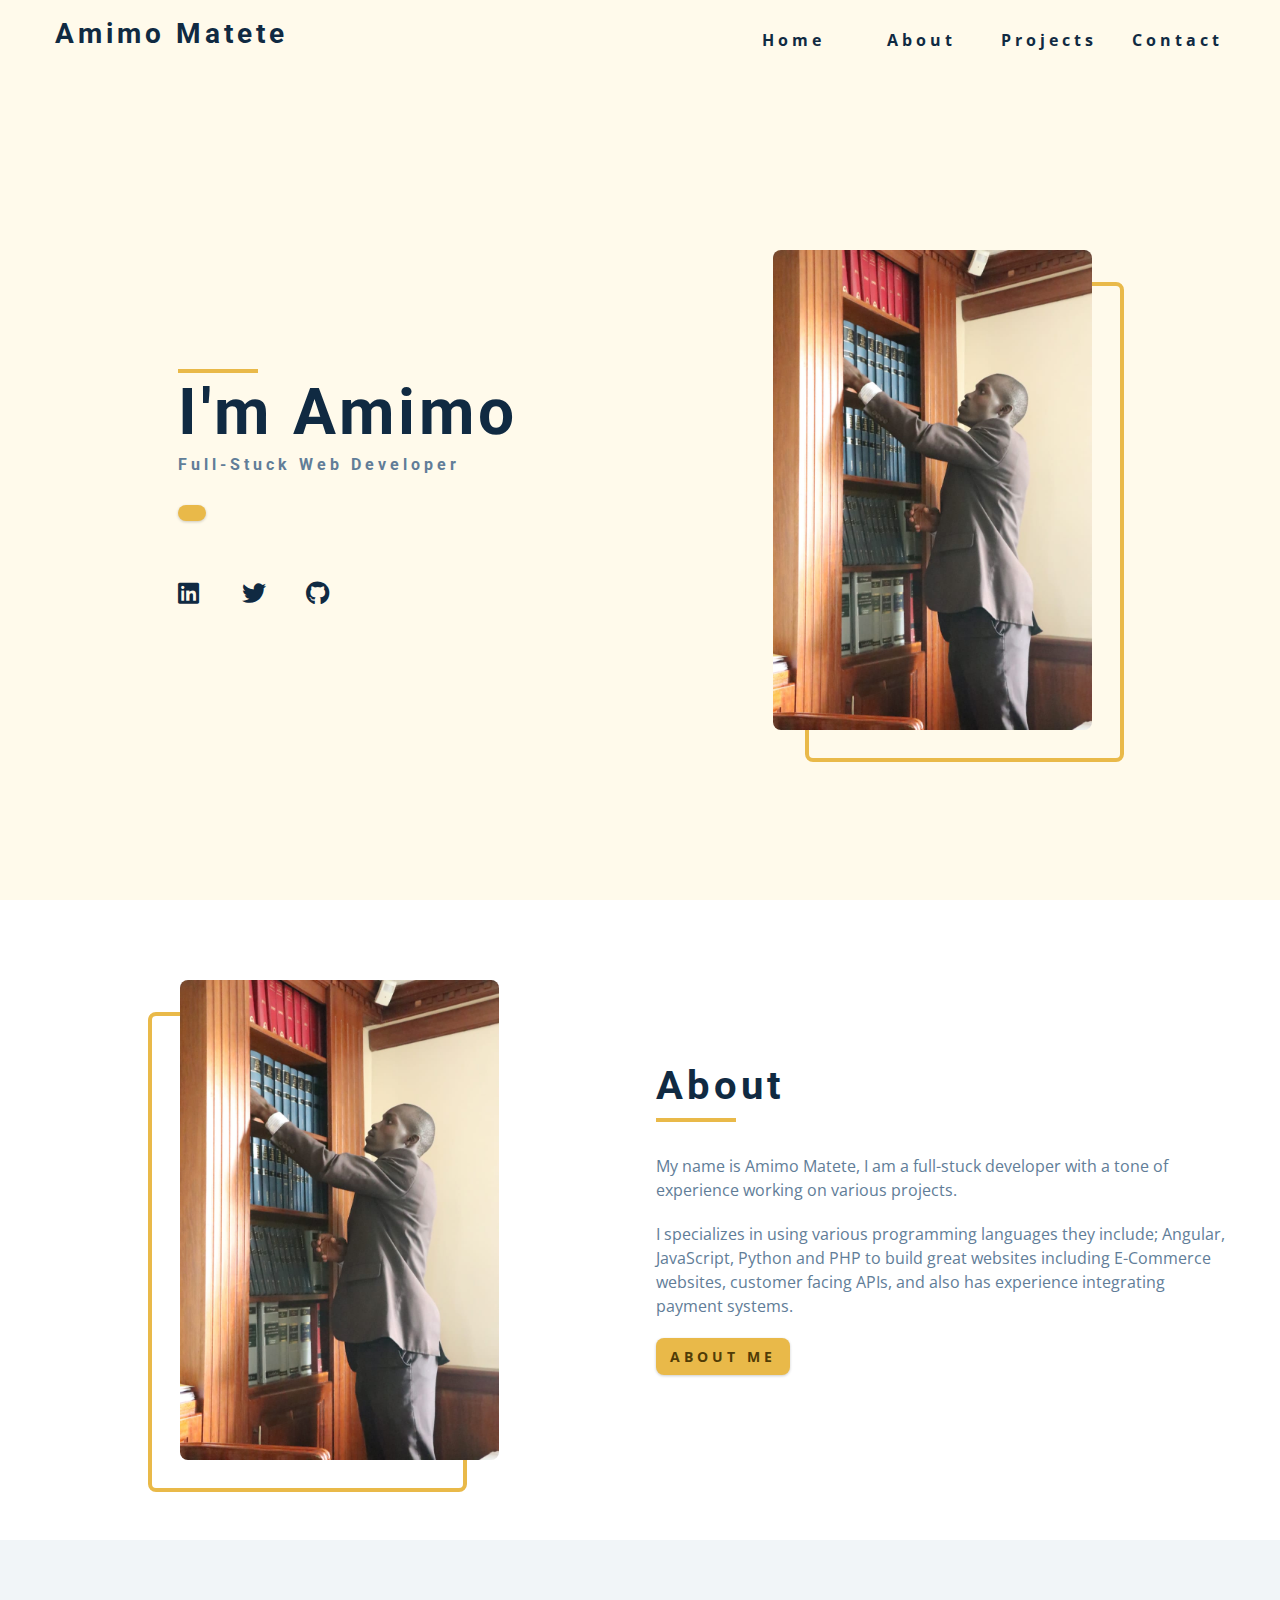
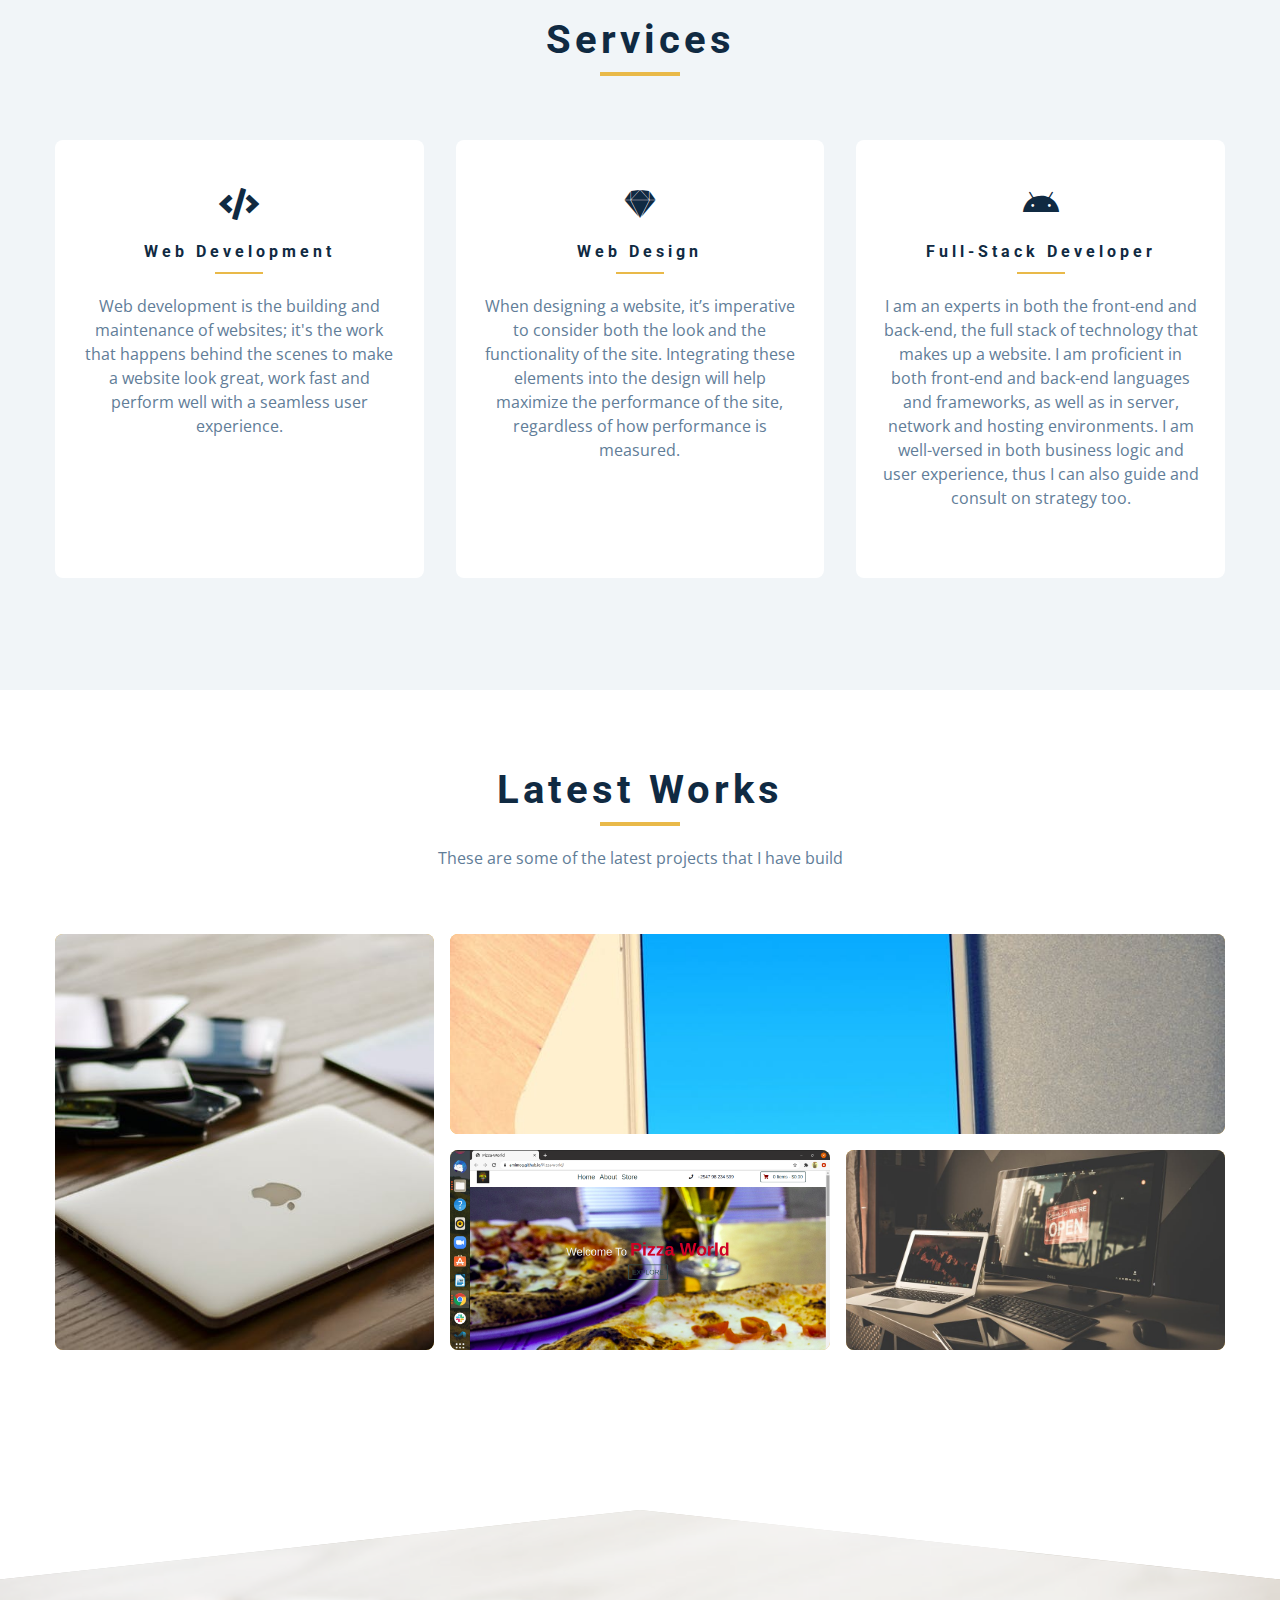
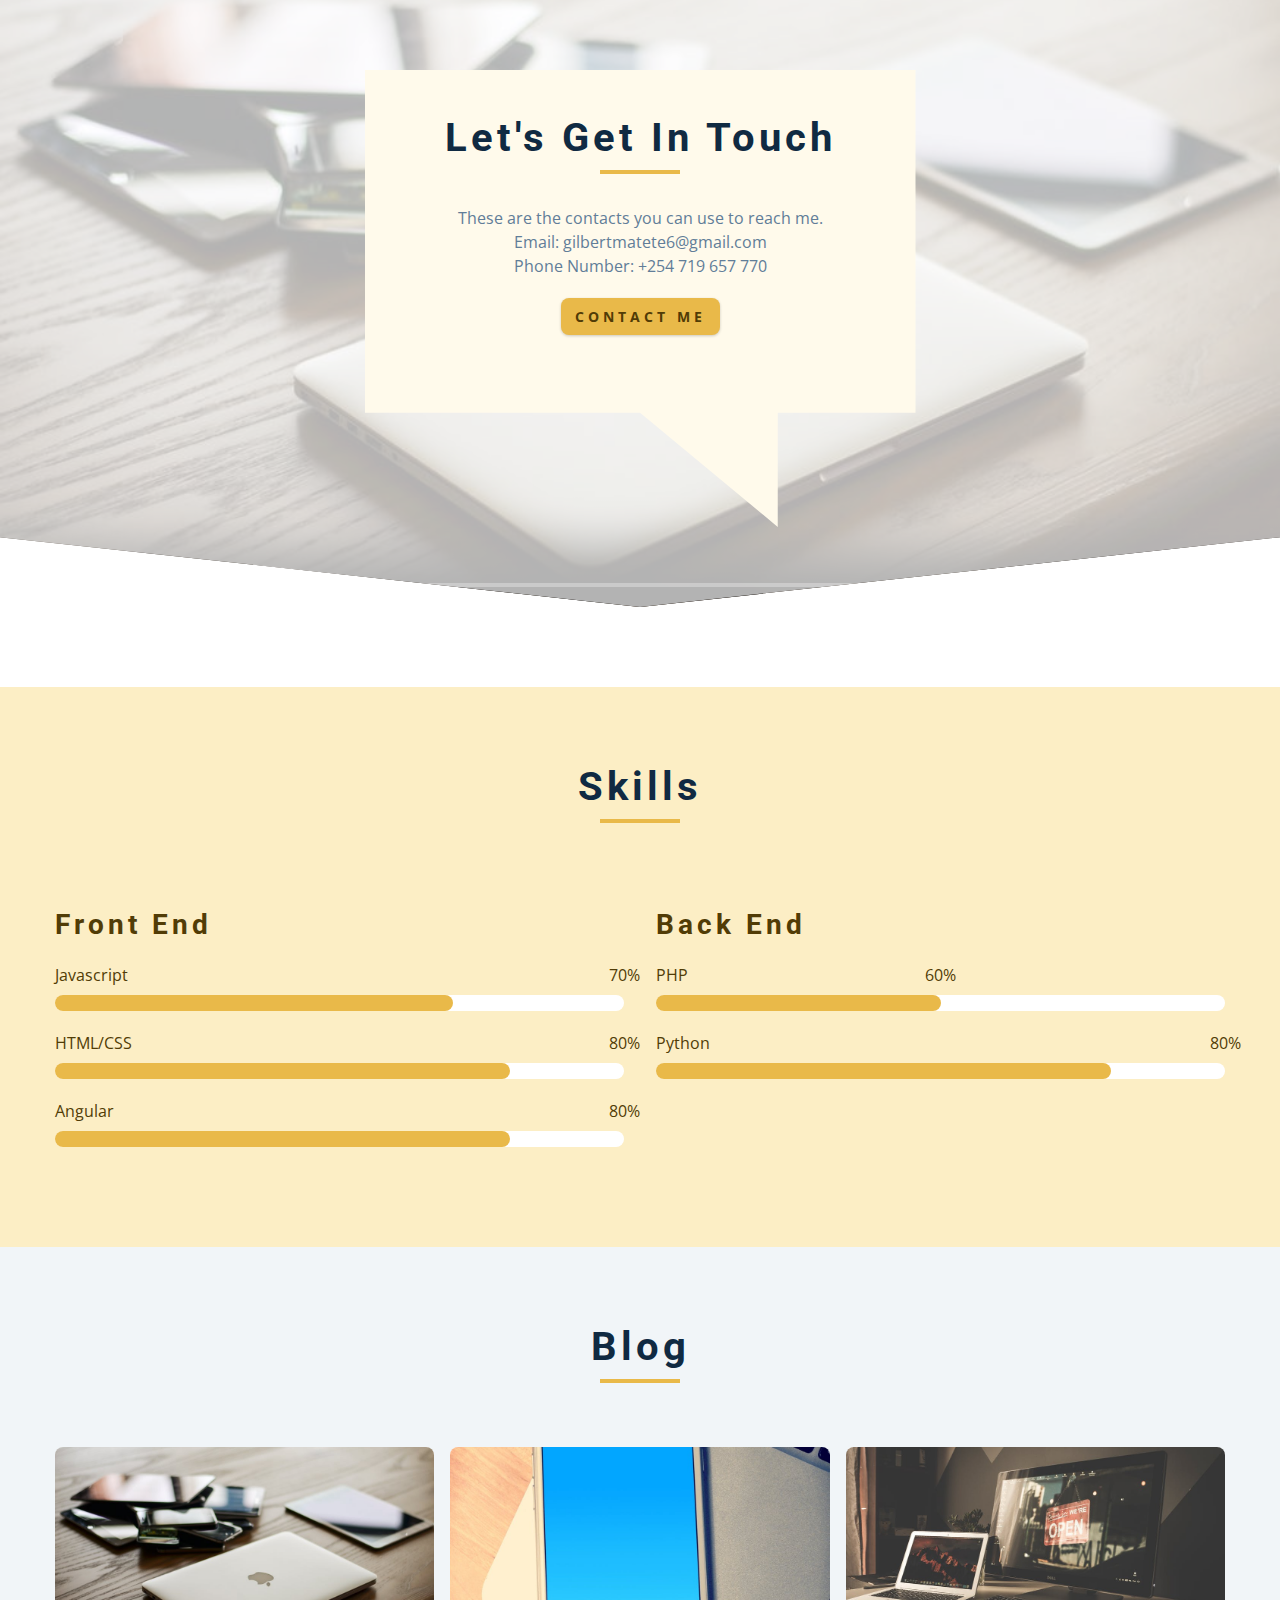
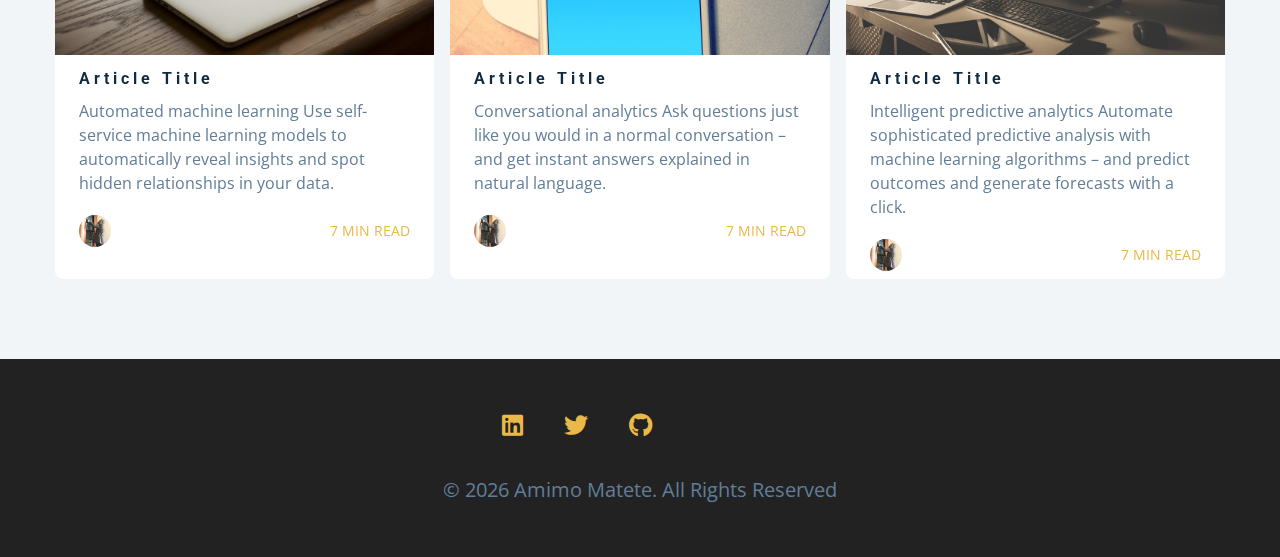
==== index.html @ d9677b19 "Add Files" ====
<!DOCTYPE html>
<html lang="en">
  <head>
    <meta charset="UTF-8" />
    <meta name="viewport" content="width=device-width, initial-scale=1.0" />
    <title>Amimo Matete || Home</title>
    <!-- font-awesome -->
    <link
      rel="stylesheet"
      href="./fontawesome-free-5.12.1-web/css/all.min.css"
    />
    <!-- css -->
    <link rel="stylesheet" href="./css/styles.css" />
  </head>
  <body>
    <div class="container">
    <!-- navbar -->
    <nav class="nav" id="nav">
      <div class="nav-center">
        <!-- nav header -->
        <div class="nav-header">
          <h3>Amimo Matete</h3>
          <button class="nav-btn" id="nav-btn">
            <i class="fas fa-bars"></i>
          </button>
        </div>
        <!-- nav-links -->
        <ul class="nav-links">
          <li>
            <a href="index.html">home</a>
          </li>
          <li>
            <a href="about.html">about</a>
          </li>
          <li>
            <a href="projects.html">projects</a>
          </li>
          <li>
            <a href="contact.html">contact</a>
          </li>
        </ul>
      </div>
    </nav>
    <!-- end of navbar -->
    <!-- sidebar -->
    <aside class="sidebar" id="sidebar" style="background-image: url(https://images.unsplash.com/photo-1555298305-f64672c34821?ixlib=rb-1.2.1&auto=format&fit=crop&w=1350&q=80);" >
      <div>
        <button class="close-btn" id="close-btn">
          <i class="fas fa-times"></i>
        </button>
        <!-- nav-links -->
        <ul class="sidebar-links">
          <li>
            <a href="index.html">home</a>
          </li>
          <li>
            <a href="about.html">about</a>
          </li>
          <li>
            <a href="projects.html">projects</a>
          </li>
          <li>
            <a href="contact.html">contact</a>
          </li>
        </ul>
        <!-- social icons -->
        <ul class="social-icons">
          <li>
            <a href="https://www.linkedin.com/in/gilbert-matete-a3b91a141/" class="social-icon">
              <i class="fab fa-linkedin"></i>
            </a>
          </li>
          <li>
            <a href="https://twitter.com/GilbertAmimo" class="social-icon">
              <i class="fab fa-twitter"></i>
            </a>
          </li>
          <li>
            <a href="https://github.com/AmimoG" class="social-icon">
              <i class="fab fa-github"></i>
            </a>
          </li>
        </ul>
      </div>
    </aside>
    <!-- end of sidebar -->
    <!-- header -->
    <header class="hero" style="background-image: url(https://images.unsplash.com/photo-1555298305-f64672c34821?ixlib=rb-1.2.1&auto=format&fit=crop&w=1350&q=80);" >
      <div class="section-center hero-center">
        <article class="hero-info">
          <div class="underline"></div>
          <h1>i'm Amimo</h1>
          <h4>full-stuck web Developer</h4>
          <a href="contact.html" class="btn hero-btn"></a>
          <!-- social icons -->
          <ul class="social-icons hero-icons">
            <li>
              <a href="https://www.linkedin.com/in/gilbert-matete-a3b91a141/" class="social-icon">
                <i class="fab fa-linkedin"></i>
              </a>
            </li>
            <li>
              <a href="https://twitter.com/GilbertAmimo" class="social-icon">
                <i class="fab fa-twitter"></i>
              </a>
            </li>
            <li>
              <a href="https://github.com/AmimoG" class="social-icon">
                <i class="fab fa-github"></i>
              </a>
            </li>
          </ul>
        </article>
        <article class="hero-img">
          <img src="./images/hero-img.jpg" class="hero-photo" alt="amimo matete" />
        </article>
      </div>
    </header>
    <!-- end of header -->
    <!-- about -->
    <section class="section about">
      <div class="section-center about-center">
        <!-- about img -->
        <article class="about-img">
          <img
            src="./images/hero-img.jpg"
            class="hero-photo"
            alt="about img"
          />
        </article>
        <!-- about info -->
        <article class="about-info">
          <!-- section title -->
          <div class="section-title about-title">
            <h2>about</h2>
            <div class="underline"></div>
          </div>
          <!--end of section title -->
          <p>
            My name is Amimo Matete, I am a full-stuck developer with a tone of 
            experience working on various projects.


          </p>
          <p>
            I specializes in using various programming languages they include; Angular, JavaScript, Python and PHP 
            to build great websites including E-Commerce websites, customer facing APIs, and also has experience integrating payment systems.
          </p>
          <a href="about.html" class="btn">about me</a>
        </article>
      </div>
    </section>
    <!-- end of about -->
    <!-- services -->
    <section class="section bg-grey">
      <!-- section title -->
      <div class="section-title">
        <h2>services</h2>
        <div class="underline"></div>
      </div>
      <!--end of section title -->
      <div class="services-center section-center">
        <!-- single service -->
        <article class="service">
          <i class="fas fa-code service-icon"></i>
          <h4>web development</h4>
          <div class="underline"></div>
          <p>
            Web development is the building and maintenance of websites; 
            it's the work that happens behind the scenes to make a website look great, 
            work fast and perform well with a seamless user experience.
          </p>
        </article>
        <!-- end of single service -->
        <!-- single service -->
        <article class="service">
          <i class="fab fa-sketch service-icon"></i>
          <h4>web design</h4>
          <div class="underline"></div>
          <p>
            When designing a website, it’s imperative to consider both the look and the functionality of the site. 
            Integrating these elements into the design will help maximize the performance of the site, regardless of how performance is measured.
          </p>
        </article>
        <!-- end of single service -->
        <!-- single service -->
        <article class="service">
          <i class="fab fa-android service-icon"></i>
          <h4>Full-stack Developer</h4>
          <div class="underline"></div>
          <p>
            I am an experts in both the front-end and back-end, the full stack of technology that makes up a website. 
            I am proficient in both front-end and back-end languages and frameworks, as well as in server, network and hosting environments.
            I am well-versed in both business logic and user experience, thus I can also guide and consult on strategy too.
          </p>
        </article>
        <!-- end of single service -->
      </div>
    </section>
    <!-- end of services -->
    <!-- projects -->
    <section class="section projects" style="background-image: url(https://images.unsplash.com/photo-1555298305-f64672c34821?ixlib=rb-1.2.1&auto=format&fit=crop&w=1350&q=80);" >
      <!-- section title -->
      <div class="section-title">
        <h2>latest works</h2>
        <div class="underline"></div>
        <p class="projects-text">
          These are some of the latest projects that I have build
        </p>
      </div>
      <!--end of section title -->
      <div class="section-center projects-center">
        <!-- single project -->
        <a href="projects.html" class="project-1">
          <article class="project">
            <img
              src="./images/project-1.jpeg"
              alt="single project"
              class="project-img"
            />
            <div class="project-info">
              <h4>Neighbourhood</h4>
              <p>Moringa School</p>
            </div>
          </article>
        </a>
        <!-- end of single project -->
        <!-- single project -->
        <a href="projects.html" class="project-2">
          <article class="project">
            <img
              src="./images/project-2.jpeg"
              alt="single project"
              class="project-img"
            />
            <div class="project-info">
              <h4>Blogging website</h4>
              <p>Moringa School</p>
            </div>
          </article>
        </a>
        <!-- end of single project --><!-- single project -->
        <a href="projects.html" class="project-3">
          <article class="project">
            <img
              src="./images/pizzaworld.png"
              alt="single project"
              class="project-img"
            />
            <div class="project-info">
              <h4>Pizza-world</h4>
              <p>Moringa School</p>
            </div>
          </article>
        </a>
        <!-- end of single project --><!-- single project -->
        <a href="projects.html" class="project-4">
          <article class="project">
            <img
              src="./images/project-4.jpeg"
              alt="single project"
              class="project-img"
            />
            <div class="project-info">
              <h4>GitTracker</h4>
              <p>Moringa School</p>
            </div>
          </article>
        </a>
        <!-- end of single project -->
      </div>
    </section>
    <!-- end of projects -->
    <!-- connect -->
    <section class="connect">
      <video
        controls
        autoplay
        muted
        loop
        class="video-container"
        poster="./images/project-1.jpeg"
      >
        <source src="./videos/connect.mp4" type="video/mp4" />
        Sorry, your browser does not support embedded videos
      </video>
      <div class="video-banner">
        <!-- section title -->
        <div class="section-title">
          <h2>let's get in touch</h2>
          <div class="underline"></div>
        </div>
        <!--end of section title -->
        <p class="video-text">
          These are the contacts you can use to reach me. <br>Email: gilbertmatete6@gmail.com
          <br> Phone Number: +254 719 657 770
        </p>
        <a href="contact.html" class="btn">contact me</a>
      </div>
    </section>
    <!-- end of connect -->
    <!-- skills -->
    <section class="section skills">
      <!-- section title -->
      <div class="section-title">
        <h2>skills</h2>
        <div class="underline"></div>
      </div>
      <!--end of section title -->
      <div class="section-center skills-center">
        <article>
          <h3>front end</h3>
          
          <!-- single skill -->
          <div class="skill">
            <p>Javascript</p>
            <div class="skill-container">
              <div class="skill-value value-70"></div>
              <p class="skill-text skill-text-70">
                70%
              </p>
            </div>
          </div>
          <!--end of  single skill -->
          <!-- single skill -->
          <div class="skill">
            <p>HTML/CSS</p>
            <div class="skill-container">
              <div class="skill-value value-80"></div>
              <p class="skill-text skill-text-80">
                80%
              </p>
            </div>
          </div>
          <!--end of  single skill -->
          <!-- single skill -->
          <div class="skill">
            <p>Angular</p>
            <div class="skill-container">
              <div class="skill-value value-80"></div>
              <p class="skill-text skill-text-80">
                80%
              </p>
            </div>
          </div>
          <!--end of  single skill -->
        </article>
        <article>
          <h3>back end</h3>
          <!-- single skill -->
          <div class="skill">
            <p>PHP</p>
            <div class="skill-container">
              <div class="skill-value"></div>
              <p class="skill-text">
                60%
              </p>
            </div>
          </div>
          <!--end of  single skill -->
          <!-- single skill -->
          <div class="skill">
            <p>Python</p>
            <div class="skill-container">
              <div class="skill-value value-80"></div>
              <p class="skill-text skill-text-80">
                80%
              </p>
            </div>
          </div>
          <!--end of  single skill -->
        </article>
      </div>
    </section>
    <!-- end of skills -->
    <!-- timeline -->
    
    <!-- blog -->
    <section class="section blog">
      <!-- section title -->
      <div class="section-title">
        <h2>blog</h2>
        <div class="underline"></div>
      </div>
      <!--end of section title -->
      <div class="section-center blog-center">
        <!-- single article -->
        <div class="card">
          <!-- front of the card -->
          <div class="card-side card-front">
            <img src="./images/project-1.jpeg" alt="" />
            <div class="card-info">
              <h4>article title</h4>
              <p>
                Automated machine learning
                Use self-service machine learning models to automatically reveal insights and spot hidden relationships in your data.
              </p>
              <div class="card-footer">
                <img src="./images/hero-img-small.jpg" alt="author image" />
                <p>7 min read</p>
              </div>
            </div>
          </div>
          <!-- card back  -->
          <div class="card-side card-back">
            <a href="https://www.sap.com/africa/products/cloud-analytics/features/augmented-analytics.html?campaigncode=CRM-ZA20-PPC-ZZA_PLTTA0&source=ppc-emea-ao-dg_PT_x_x_x_x-GOO-x-x&DFA=1&gclid=Cj0KCQiAhs79BRD0ARIsAC6XpaXz__dfDv4tzleEJ878epYIfEIua7wQ1Ilw0B0M8c5mNbJ-jtdO2-0aAsUSEALw_wcB&gclsrc=aw.ds">
              <button class="btn">read more</button>
            </a>
          </div>
        </div>
        <!-- end of single article -->
        <!-- single article -->
        <div class="card">
          <!-- front of the card -->
          <div class="card-side card-front">
            <img src="./images/project-2.jpeg" alt="" />
            <div class="card-info">
              <h4>article title</h4>
              <p>
                Conversational analytics
                Ask questions just like you would in a normal conversation – and get instant answers explained in natural language.
              </p>
              <div class="card-footer">
                <img src="./images/hero-img-small.jpg" alt="author image" />
                <p>7 min read</p>
              </div>
            </div>
          </div>
          <!-- card back  -->
          <div class="card-side card-back">
            <a href="https://medium.com/@sheibban/an-introduction-to-conversational-analytics-e86f655397e6">
              <button class="btn">read more</button>
            </a>
          </div>
        </div>
        <!-- end of single article -->
        <!-- single article -->
        <div class="card">
          <!-- front of the card -->
          <div class="card-side card-front">
            <img src="./images/project-4.jpeg" alt="" />
            <div class="card-info">
              <h4>article title</h4>
              <p>
                Intelligent predictive analytics
                Automate sophisticated predictive analysis with machine learning algorithms – and predict outcomes and generate forecasts with a click.
              </p>
              <div class="card-footer">
                <img src="./images/hero-img-small.jpg" alt="author image" />
                <p>7 min read</p>
              </div>
            </div>
          </div>
          <!-- card back  -->
          <div class="card-side card-back">
            <a href="https://techbeacon.com/enterprise-it/predictive-analytics-vs-ai-why-difference-matters">
              <button class="btn">read more</button>
            </a>
          </div>
        </div>
        <!-- end of single article -->
      </div>
    </section>
    <!--end of  blog -->
    <!-- footer -->
    <footer class="footer">
      <!-- social icons -->
      <ul class="social-icons">
        <li>
          <a href="https://www.linkedin.com/in/gilbert-matete-a3b91a141/" class="social-icon">
            <i class="fab fa-linkedin"></i>
          </a>
        </li>
        <li>
          <a href="https://twitter.com/GilbertAmimo" class="social-icon">
            <i class="fab fa-twitter"></i>
          </a>
        </li>
        <li>
          <a href="https://github.com/AmimoG" class="social-icon">
            <i class="fab fa-github"></i>
          </a>
        </li>
      </ul>

      <p>&copy; <span id="date"></span> Amimo Matete. all rights reserved</p>
    </footer>
    <script src="./js/app.js"></script>
  </body>
</html>
---- css/styles.css ----
/*
=============== 
Fonts
===============
*/
@import url("https://fonts.googleapis.com/css?family=Open+Sans|Roboto:400,700&display=swap");

/*
=============== 
Variables
===============
*/

:root {
  /* dark shades of primary color*/
  --clr-primary-1: hsl(43, 86%, 17%);
  --clr-primary-2: hsl(43, 77%, 27%);
  --clr-primary-3: hsl(43, 72%, 37%);
  --clr-primary-4: hsl(42, 63%, 48%);
  /* primary/main color */
  --clr-primary-5: hsl(42, 78%, 60%);
  /* lighter shades of primary color */
  --clr-primary-6: hsl(43, 89%, 70%);
  --clr-primary-7: hsl(43, 90%, 76%);
  --clr-primary-8: hsl(45, 86%, 81%);
  --clr-primary-9: hsl(45, 90%, 88%);
  --clr-primary-10: hsl(45, 100%, 96%);
  /* darkest grey - used for headings */
  --clr-grey-1: hsl(209, 61%, 16%);
  --clr-grey-2: hsl(211, 39%, 23%);
  --clr-grey-3: hsl(209, 34%, 30%);
  --clr-grey-4: hsl(209, 28%, 39%);
  /* grey used for paragraphs */
  --clr-grey-5: hsl(210, 22%, 49%);
  --clr-grey-6: hsl(209, 23%, 60%);
  --clr-grey-7: hsl(211, 27%, 70%);
  --clr-grey-8: hsl(210, 31%, 80%);
  --clr-grey-9: hsl(212, 33%, 89%);
  --clr-grey-10: hsl(210, 36%, 96%);
  --clr-white: #fff;
  --ff-primary: "Roboto", sans-serif;
  --ff-secondary: "Open Sans", sans-serif;
  --transition: all 0.3s linear;
  --spacing: 0.25rem;
  --radius: 0.5rem;
  --light-shadow: 0 5px 15px rgba(0, 0, 0, 0.1);
  --dark-shadow: 0 5px 15px rgba(0, 0, 0, 0.2);
  --max-width: 1170px;
}
/*
=============== 
Global Styles
===============
*/

*,
::after,
::before {
  margin: 0;
  padding: 0;
  box-sizing: border-box;
}
body {
  font-family: var(--ff-secondary);
  background: var(--clr-white);
  color: var(--clr-grey-1);
  line-height: 1.5;
  font-size: 0.875rem;
}
ul {
  list-style-type: none;
}
a {
  text-decoration: none;
}
img:not(.nav-logo) {
  width: 100%;
  display: block;
}

h1,
h2,
h3,
h4 {
  letter-spacing: var(--spacing);
  text-transform: capitalize;
  line-height: 1.25;
  margin-bottom: 0.75rem;
  font-family: var(--ff-primary);
}
h1 {
  font-size: 3rem;
}
h2 {
  font-size: 2rem;
}
h3 {
  font-size: 1.25rem;
}
h4 {
  font-size: 0.875rem;
}
p {
  margin-bottom: 1.25rem;
  color: var(--clr-grey-5);
}
@media screen and (min-width: 800px) {
  h1 {
    font-size: 4rem;
  }
  h2 {
    font-size: 2.5rem;
  }
  h3 {
    font-size: 1.75rem;
  }
  h4 {
    font-size: 1rem;
  }
  body {
    font-size: 1rem;
  }
  h1,
  h2,
  h3,
  h4 {
    line-height: 1;
  }
}
/*  global classes */

.btn {
  text-transform: uppercase;
  background: var(--clr-primary-5);
  color: var(--clr-primary-1);
  padding: 0.375rem 0.75rem;
  letter-spacing: var(--spacing);
  display: inline-block;
  font-weight: 700;
  -webkit-transition: var(--transition);
  transition: var(--transition);
  font-size: 0.875rem;
  border: 2px solid transparent;
  cursor: pointer;
  box-shadow: 0 1px 3px rgba(0, 0, 0, 0.2);
  border-radius: var(--radius);
}
.btn:hover {
  color: var(--clr-primary-1);
  background: var(--clr-primary-7);
}
/* section */
.section {
  padding: 5rem 0;
}

.section-center {
  width: 90vw;
  margin: 0 auto;
  max-width: 1170px;
}
@media screen and (min-width: 992px) {
  .section-center {
    width: 95vw;
  }
}
/* added during recording */
.underline {
  width: 5rem;
  height: 0.25rem;
  margin-bottom: 1.25rem;
  background: var(--clr-primary-5);
  margin-left: auto;
  margin-right: auto;
}
.section-title {
  margin-bottom: 4rem;
  text-align: center;
}
.bg-grey {
  background: var(--clr-grey-10);
}
/*
=============== 
Navbar
===============
*/
.nav-links {
  display: none;
}
.nav {
  height: 5rem;
  padding: 1rem;
  display: grid;
  -webkit-box-align: center;
  align-items: center;
  -webkit-transition: var(--transition);
  transition: var(--transition);
}
.nav-center {
  width: 100%;
  max-width: 1170px;
  margin: 0 auto;
}
.nav-header {
  display: grid;
  grid-template-columns: auto 1fr;
  -webkit-box-align: center;
  align-items: center;
}
.nav-btn {
  background: transparent;
  border-color: transparent;
  color: var(--clr-primary-5);
  font-size: 2rem;
  cursor: pointer;
  justify-self: end;
}
@media screen and (min-width: 768px) {
  .nav {
    background: var(--clr-primary-10);
  }
  .nav-btn {
    display: none;
  }
  .nav-links {
    display: grid;
    grid-template-columns: repeat(4, 1fr);
    justify-items: center;
    -webkit-column-gap: 2rem;
    -moz-column-gap: 2rem;
    column-gap: 2rem;
    justify-self: end;
  }
  .nav-links a {
    text-transform: capitalize;
    color: var(--clr-grey-1);
    font-weight: bold;
    letter-spacing: var(--spacing);
    -webkit-transition: var(--transition);
    transition: var(--transition);
  }
  .nav-links a:hover {
    color: var(--clr-primary-5);
  }
  .nav-center {
    display: grid;
    grid-template-columns: auto 1fr;
    -webkit-box-align: center;
    align-items: center;
  }
}
/* fixed navbar */
.navbar-fixed {
  position: fixed;
  top: 0;
  left: 0;
  width: 100%;
  background: var(--clr-white);
  z-index: 2;
  box-shadow: var(--light-shadow);
}
/*
=============== 
Sidebar
===============
*/
.sidebar {
  position: fixed;
  top: 0;
  left: 0;
  width: 100%;
  height: 100%;
  background: var(--clr-grey-10);
  z-index: 4;
  display: grid;
  /* align-items: center;
  justify-content: center; */
  place-items: center;
  -webkit-transition: var(--transition);
  transition: var(--transition);
  /* add later */
  -webkit-transform: translateX(-100%);
  transform: translateX(-100%);
}
/* toggle sidebar */
.show-sidebar {
  -webkit-transform: translateX(0);
  transform: translateX(0);
}
.sidebar-links {
  text-align: center;
}
.sidebar-links a {
  font-size: 2rem;
  text-transform: capitalize;
  -webkit-transition: var(--transition);
  transition: var(--transition);
  color: var(--clr-grey-5);
  letter-spacing: var(--spacing);
  display: inline-block;
  margin-bottom: 1.5rem;
}
.sidebar-links a:hover {
  color: var(--clr-primary-5);
}
.social-icons {
  display: grid;
  margin-top: 3rem;
  width: 20rem;
  grid-template-columns: repeat(5, 1fr);
  justify-items: center;
}
.social-icon {
  font-size: 1.5rem;
  color: var(--clr-grey-1);
  -webkit-transition: var(--transition);
  transition: var(--transition);
}
.social-icon:hover {
  color: var(--clr-primary-5);
}
.close-btn {
  position: absolute;
  top: 1rem;
  right: 1rem;
  font-size: 3rem;
  background: transparent;
  border: transparent;
  -webkit-transition: var(--transition);
  transition: var(--transition);
  color: #bb2525;
  cursor: pointer;
}
.close-btn:hover {
  color: #e66b6b;
}
/*
=============== 
Hero
===============
*/
/* underline added to globals */
.hero .underline {
  margin-bottom: 0.5rem;
  margin-left: 0;
}
.hero-img {
  display: none;
}
.hero {
  background: var(--clr-primary-10);
}
.hero-center {
  min-height: calc(100vh - 5rem);
  display: grid;
  place-items: center;
}
.hero-info h4 {
  color: var(--clr-grey-5);
}
.hero-icons {
  justify-items: start;
}
.hero-btn {
  margin-top: 1.25rem;
}
@media screen and (min-width: 992px) {
  .hero-img {
    display: block;
    position: relative;
  }
  .hero-center {
    grid-template-columns: 1fr 1fr;
  }

  .hero-img::before,
  .about-img::before {
    content: "";
    position: absolute;
    width: 100%;
    height: 100%;
    border: 0.25rem solid var(--clr-primary-5);
    top: 2rem;
    right: -2rem;
    border-radius: var(--radius);
  }
}
.hero-photo {
  max-width: 25rem;
  max-height: 30rem;
  -o-object-fit: cover;
  object-fit: cover;
  border-radius: var(--radius);
  position: relative;
}
/*
=============== 
About
===============
*/
/* section title added to globals */
.about-title {
  text-align: left;
  margin-bottom: 2rem;
}
.about-title .underline {
  margin-left: 0;
}
.about-center {
  display: grid;
  gap: 3rem 2rem;
}
.about-img {
  justify-self: center;
}
@media screen and (min-width: 992px) {
  .about-center {
    grid-template-columns: 1fr 1fr;
  }
  .about-img {
    position: relative;
  }
  .about-img::before {
    left: -2rem;
  }
  .about-info {
    align-self: center;
  }
}
/*
=============== 
Services
===============
*/
/* bg-grey in globals */
.service {
  background: var(--clr-white);
  padding: 3rem 1.5rem;
  margin-bottom: 2rem;
  border-radius: var(--radius);
  text-align: center;
  -webkit-transition: var(--transition);
  transition: var(--transition);
}
.service-icon {
  font-size: 2rem;
  margin-bottom: 1.5rem;
}
.service .underline {
  width: 3rem;
  height: 0.12rem;
  -webkit-transition: var(--transition);
  transition: var(--transition);
}
.service p {
  -webkit-transition: var(--transition);
  transition: var(--transition);
}
.service:hover {
  background: var(--clr-primary-5);
  color: var(--clr-white);
}
.service:hover p {
  color: var(--clr-white);
}
.service:hover .underline {
  background: var(--clr-white);
}
@media screen and (min-width: 676px) {
  .services-center {
    display: grid;
    grid-template-columns: 1fr 1fr;
    -webkit-column-gap: 2rem;
    -moz-column-gap: 2rem;
    column-gap: 2rem;
  }
}
@media screen and (min-width: 992px) {
  .services-center {
    grid-template-columns: 1fr 1fr 1fr;
  }
}
/* talk about small screen 
without grid different setup */
/*
=============== 
Projects
===============
*/
.projects-text {
  width: 85vw;
  max-width: 30rem;
  margin: 0 auto;
}
.project {
  position: relative;
  background: var(--clr-primary-5);
  border-radius: var(--radius);
  margin-bottom: 2rem;
}
.project-info {
  text-align: center;
  color: var(--clr-white);
  position: absolute;
  top: 50%;
  left: 50%;
  -webkit-transform: translate(-50%, -50%);
  transform: translate(-50%, -50%);
  -webkit-transition: var(--transition);
  transition: var(--transition);
  opacity: 0;
}
.project-info p {
  text-transform: capitalize;
  color: var(--clr-white);
}
.project:hover .project-info {
  opacity: 1;
}
.project-img {
  -webkit-transition: var(--transition);
  transition: var(--transition);
  border-radius: var(--radius);
  height: 15rem;
  -o-object-fit: cover;
  object-fit: cover;
}
.project:hover .project-img {
  opacity: 0.1;
}
.project::after {
  content: "";
  position: absolute;
  top: 0;
  left: 0;
  width: 100%;
  height: 100%;
  border: 0.25rem solid var(--clr-white);
  border-radius: var(--radius);
  -webkit-transition: var(--transition);
  transition: var(--transition);
  opacity: 0;
}
.project:hover::after {
  opacity: 1;
  -webkit-transform: scale(0.8);
  transform: scale(0.8);
}
@media screen and (min-width: 676px) {
  .projects-center {
    display: grid;
    grid-template-columns: 1fr 1fr;
    -webkit-column-gap: 2rem;
    -moz-column-gap: 2rem;
    column-gap: 2rem;
  }
}
@media screen and (min-width: 992px) {
  .projects-center {
    grid-template-columns: repeat(3, 1fr);
  }
}
@media screen and (min-width: 1170px) {
  .projects-center {
    grid-template-rows: 200px 200px;
    gap: 1rem;
    grid-template-areas:
      "a b b"
      "a c d";
  }
  .project-img {
    height: 100%;
  }
  .project {
    height: 100%;
  }
  .project-1 {
    grid-area: a;
  }
  .project-2 {
    grid-area: b;
  }
  .project-3 {
    grid-area: c;
  }
  .project-4 {
    grid-area: d;
  }
}
/*
=============== 
Connect
===============
*/
.connect {
  min-height: 40vh;
  position: relative;
  padding: 10rem 0 5rem 0;
  margin: 5rem 0;
}
.video-container {
  position: absolute;
  top: 0;
  left: 0;
  width: 100%;
  height: 100%;
  -o-object-fit: cover;
  object-fit: cover;
  z-index: -2;
}
.connect::after {
  content: "";
  position: absolute;
  top: 0;
  left: 0;
  width: 100%;
  height: 100%;
  background: var(--clr-white);
  /* background: rgba(0, 0, 0, 0.6); */
  opacity: 0.7;
  z-index: -1;
}
.connect {
  display: grid;
  place-items: center;
}
.video-banner .section-title {
  margin-bottom: 2rem;
}
.video-text {
  max-width: 30rem;
}
.video-banner {
  background: var(--clr-primary-10);
  padding: 3rem 5rem 12rem 5rem;
  text-align: center;

  -webkit-clip-path: polygon(
    0% 0%,
    100% 0%,
    100% 75%,
    75% 75%,
    75% 100%,
    50% 75%,
    0% 75%
  );
  clip-path: polygon(
    0% 0%,
    100% 0%,
    100% 75%,
    75% 75%,
    75% 100%,
    50% 75%,
    0% 75%
  );
}
.connect {
  -webkit-clip-path: polygon(
    50% 0%,
    100% 10%,
    100% 90%,
    50% 100%,
    0 90%,
    0 10%
  );
  clip-path: polygon(50% 0%, 100% 10%, 100% 90%, 50% 100%, 0 90%, 0 10%);
}
/*
=============== 
Skills
===============
*/
@media screen and (min-width: 768px) {
  .skills-center {
    display: grid;
    grid-template-columns: 1fr 1fr;
    -webkit-column-gap: 2rem;
    -moz-column-gap: 2rem;
    column-gap: 2rem;
  }
}
.skills {
  background: var(--clr-primary-9);
}
.skills h3 {
  margin: 1.5rem 0;
  color: var(--clr-primary-1);
}
.skill {
  margin-bottom: 1.25rem;
}
.skill p {
  margin-bottom: 0.5rem;
  text-transform: capitalize;
  color: var(--clr-primary-1);
}
.skill-container {
  background: var(--clr-white);
  height: 1rem;
  width: 100%;
  border-radius: var(--radius);
  position: relative;
}
.skill-value {
  position: absolute;
  top: 0;
  left: 0;
  background: var(--clr-primary-5);
  height: 100%;
  width: 50%;
  border-radius: var(--radius);
}
.value-70 {
  width: 70%;
}
.value-80 {
  width: 80%;
}
.skill-text {
  position: absolute;
  top: -2rem;
  left: 50%;
  -webkit-transform: translateX(-50%);
  transform: translateX(-50%);
}
.skill-text-70 {
  left: 100%;
}
.skill-text-80 {
  left: 100%;
}
/*
=============== 
Timeline
===============
*/
.timeline-center {
  width: 80vw;
  max-width: 40rem;
}
.timeline-item {
  border-top: 2px dashed var(--clr-primary-5);
  margin: 0;
  padding: 4rem 2rem;
  position: relative;
}
.timeline p {
  margin-bottom: 0;
}
.timeline-item:nth-child(even) {
  border-left: 2px dashed var(--clr-primary-5);
  border-top-left-radius: 2rem;
  border-bottom-left-radius: 2rem;

  margin-right: 2rem;
  padding-right: 0;
}
.timeline-item:nth-child(odd) {
  border-right: 2px dashed var(--clr-primary-5);
  border-top-right-radius: 2rem;
  border-bottom-right-radius: 2rem;
  margin-left: 2rem;
  padding-left: 0;
}
.timeline-item:first-child {
  border-top: 0;
  border-top-right-radius: 0;
}
.timeline-item:last-child {
  border-bottom-left-radius: 0;
}
.number {
  position: absolute;
  top: 50%;
  -webkit-transform: translate(-50%, -50%);
  transform: translate(-50%, -50%);
  margin-bottom: 0;
  background: var(--clr-primary-5);
  width: 2rem;
  height: 2rem;
  border-radius: 50%;
  display: grid;
  place-items: center;
  color: var(--clr-primary-1);
  font-weight: bold;
}
.timeline-item:nth-child(even) .number {
  left: 0;
}
.timeline-item:nth-child(odd) .number {
  right: 0;
  -webkit-transform: translate(50%, -50%);
  transform: translate(50%, -50%);
}
/*
=============== 
Blog
===============
*/
.blog {
  background: var(--clr-grey-10);
}
.card {
  height: 27rem;
  position: relative;
  /* talk later */
  -webkit-perspective: 1500px;
  perspective: 1500px;
}
.card-side {
  -webkit-transition: all 2s linear;
  transition: all 2s linear;
  -webkit-backface-visibility: hidden;
  backface-visibility: hidden;
  position: absolute;
  top: 0;
  left: 0;
  width: 100%;
  height: 100%;
  border-radius: var(--radius);
  -webkit-transform: translate3d(0, 0, 0);
  visibility: visible;
}
.card-front {
  background: var(--clr-white);
}
.card-back {
  background: var(--clr-primary-10);
  -webkit-transform: rotateY(180deg);
  transform: rotateY(180deg);
  display: grid;
  place-items: center;
}
.card:hover .card-front {
  -webkit-transform: rotateY(-180deg);
  transform: rotateY(-180deg);
}
.card:hover .card-back {
  -webkit-transform: rotateY(0);
  transform: rotateY(0);
}
/* rest of the styles */
.card-info {
  padding: 1rem 1.5rem;
}
.card-front img {
  height: 13rem;
  -o-object-fit: cover;
  object-fit: cover;
  border-top-left-radius: var(--radius);
  border-top-right-radius: var(--radius);
}
.card-footer {
  display: grid;
  grid-template-columns: auto 1fr;
  -webkit-box-align: center;
  align-items: center;
}
.card-footer img {
  width: 2rem;
  height: 2rem;
  -o-object-fit: cover;
  object-fit: cover;
  border-radius: 50%;
}
.card-footer p {
  margin-bottom: 0;
  text-transform: uppercase;
  justify-self: end;
  color: var(--clr-primary-5);
  font-size: 0.85rem;
}
.blog-center {
  display: grid;
  grid-template-columns: repeat(auto-fill, minmax(330px, 1fr));
  gap: 3rem 1rem;
}
/*
=============== 
Footer
===============
*/
.footer {
  padding-bottom: 2rem;
  background: #222;
  display: grid;
  place-items: center;
}
.footer .social-icons {
  margin-bottom: 2rem;
}
.footer .social-icon {
  color: var(--clr-primary-5);
}
.footer .social-icon:hover {
  color: var(--clr-primary-10);
}
.footer p {
  font-size: 1.25rem;
  text-transform: capitalize;
}
/*
=============== 
Single Page
===============
*/
.single-page {
  background: var(--clr-primary-10);
  min-height: calc(100vh - 5rem - 198px);
}
.page-info {
  max-width: 700px;
}
.page-info a {
  text-transform: uppercase;
  color: var(--clr-primary-5);
  -webkit-transition: var(--transition);
  transition: var(--transition);
}
.page-info a:hover {
  color: var(--clr-primary-1);
}

/*
=============== 
Products Page
===============
*/
.projects-hero {
  height: 40vh;
  background: var(--clr-primary-10);
  display: grid;
  place-items: center;
}
.projects-hero .section-title {
  margin-bottom: 0;
}
.single-project {
  background: var(--clr-grey-10);
  border-radius: var(--radius);
}
.project-container img {
  border-top-left-radius: var(--radius);
  border-top-right-radius: var(--radius);
}
.project-container {
  position: relative;
}
.project-icon {
  position: absolute;
  font-size: 1.75rem;
  bottom: 0;
  left: 50%;
  -webkit-transform: translate(-50%, 50%);
  transform: translate(-50%, 50%);
  width: 4rem;
  height: 4rem;
  display: grid;
  place-items: center;
  background: var(--clr-primary-5);
  border-radius: 50%;
  color: var(--clr-primary-1);
  border: 0.375rem solid var(--clr-grey-10);
}
.project-details {
  padding: 2rem 1.5rem;
}
.project-footer {
  display: grid;
  grid-template-columns: 1fr 1fr;
  color: var(--clr-primary-5);
}
.project-footer a {
  color: var(--clr-primary-5);
  text-transform: capitalize;
  -webkit-transition: var(--transition);
  transition: var(--transition);
  justify-self: end;
}
.project-footer a:hover {
  color: var(--clr-primary-1);
}
.projects-page-center {
  display: grid;
  grid-template-columns: repeat(auto-fill, minmax(330px, 1fr));
  gap: 3rem 1rem;
}
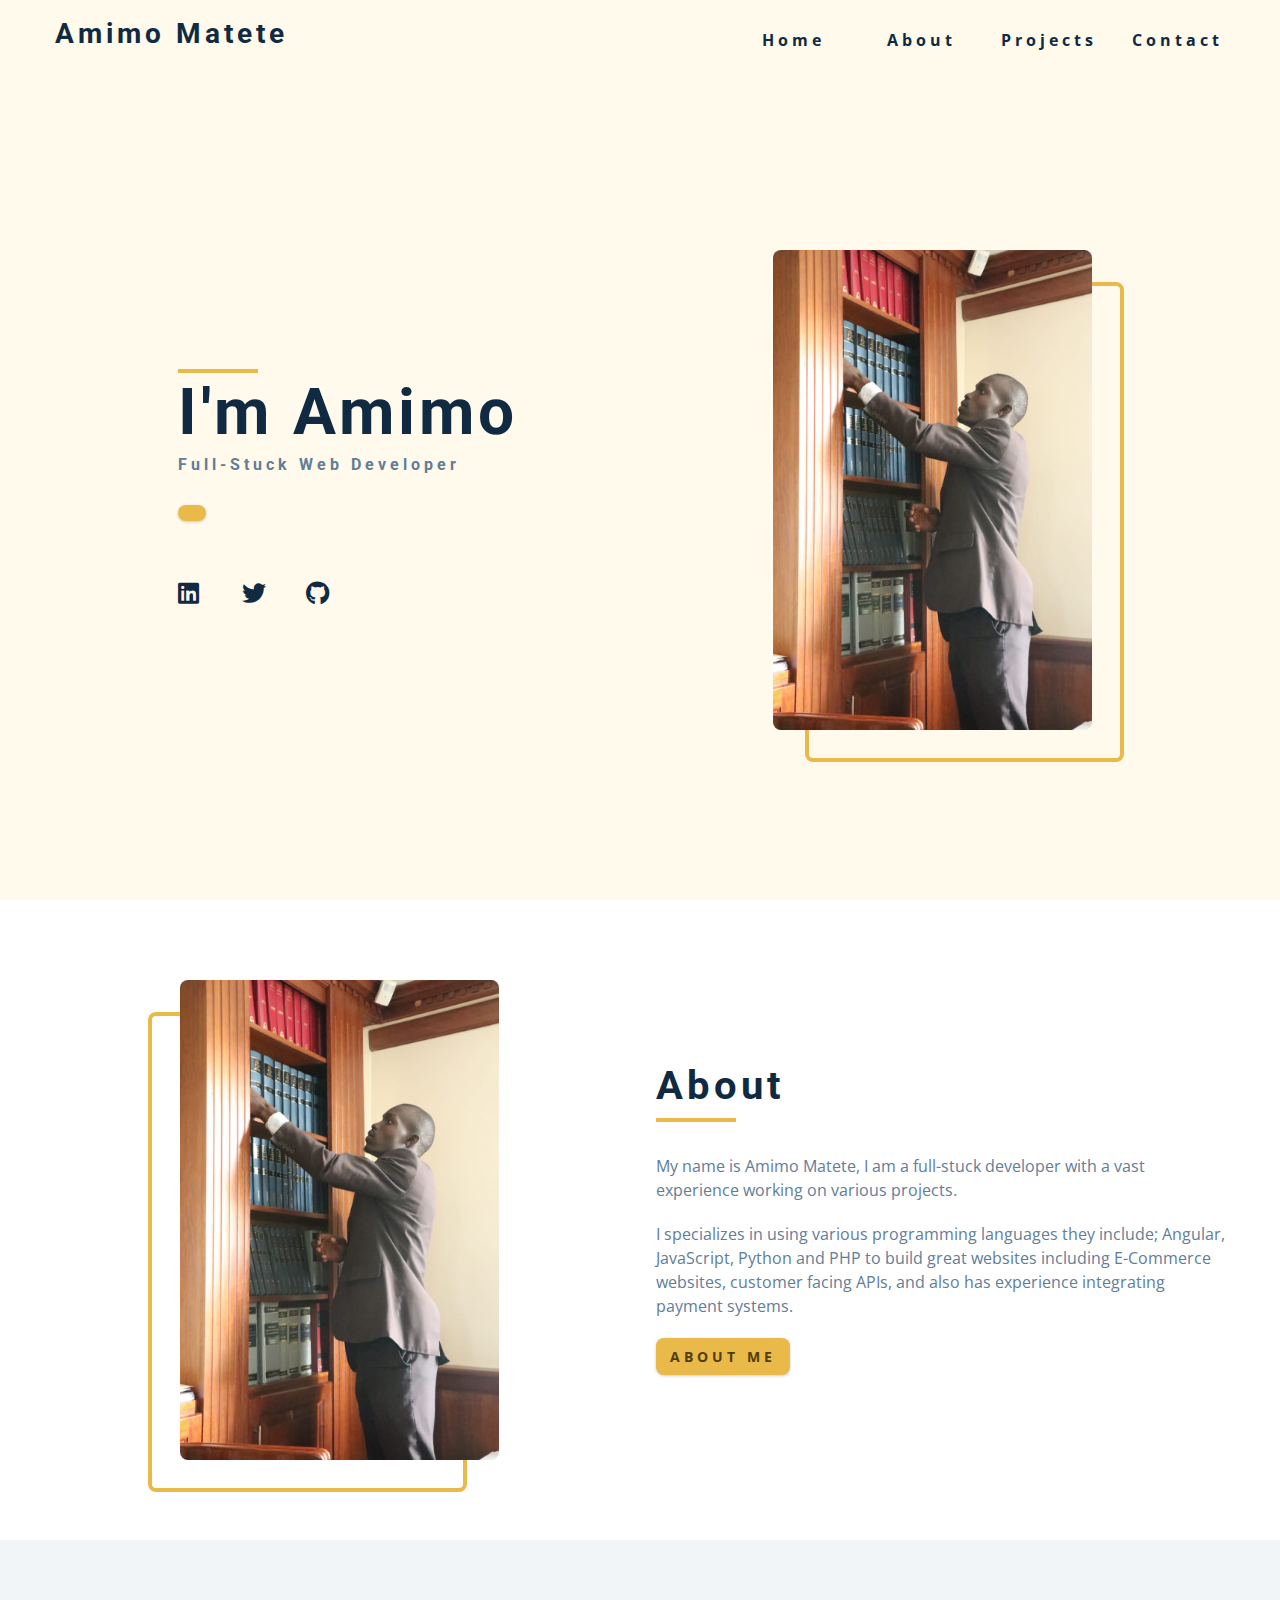
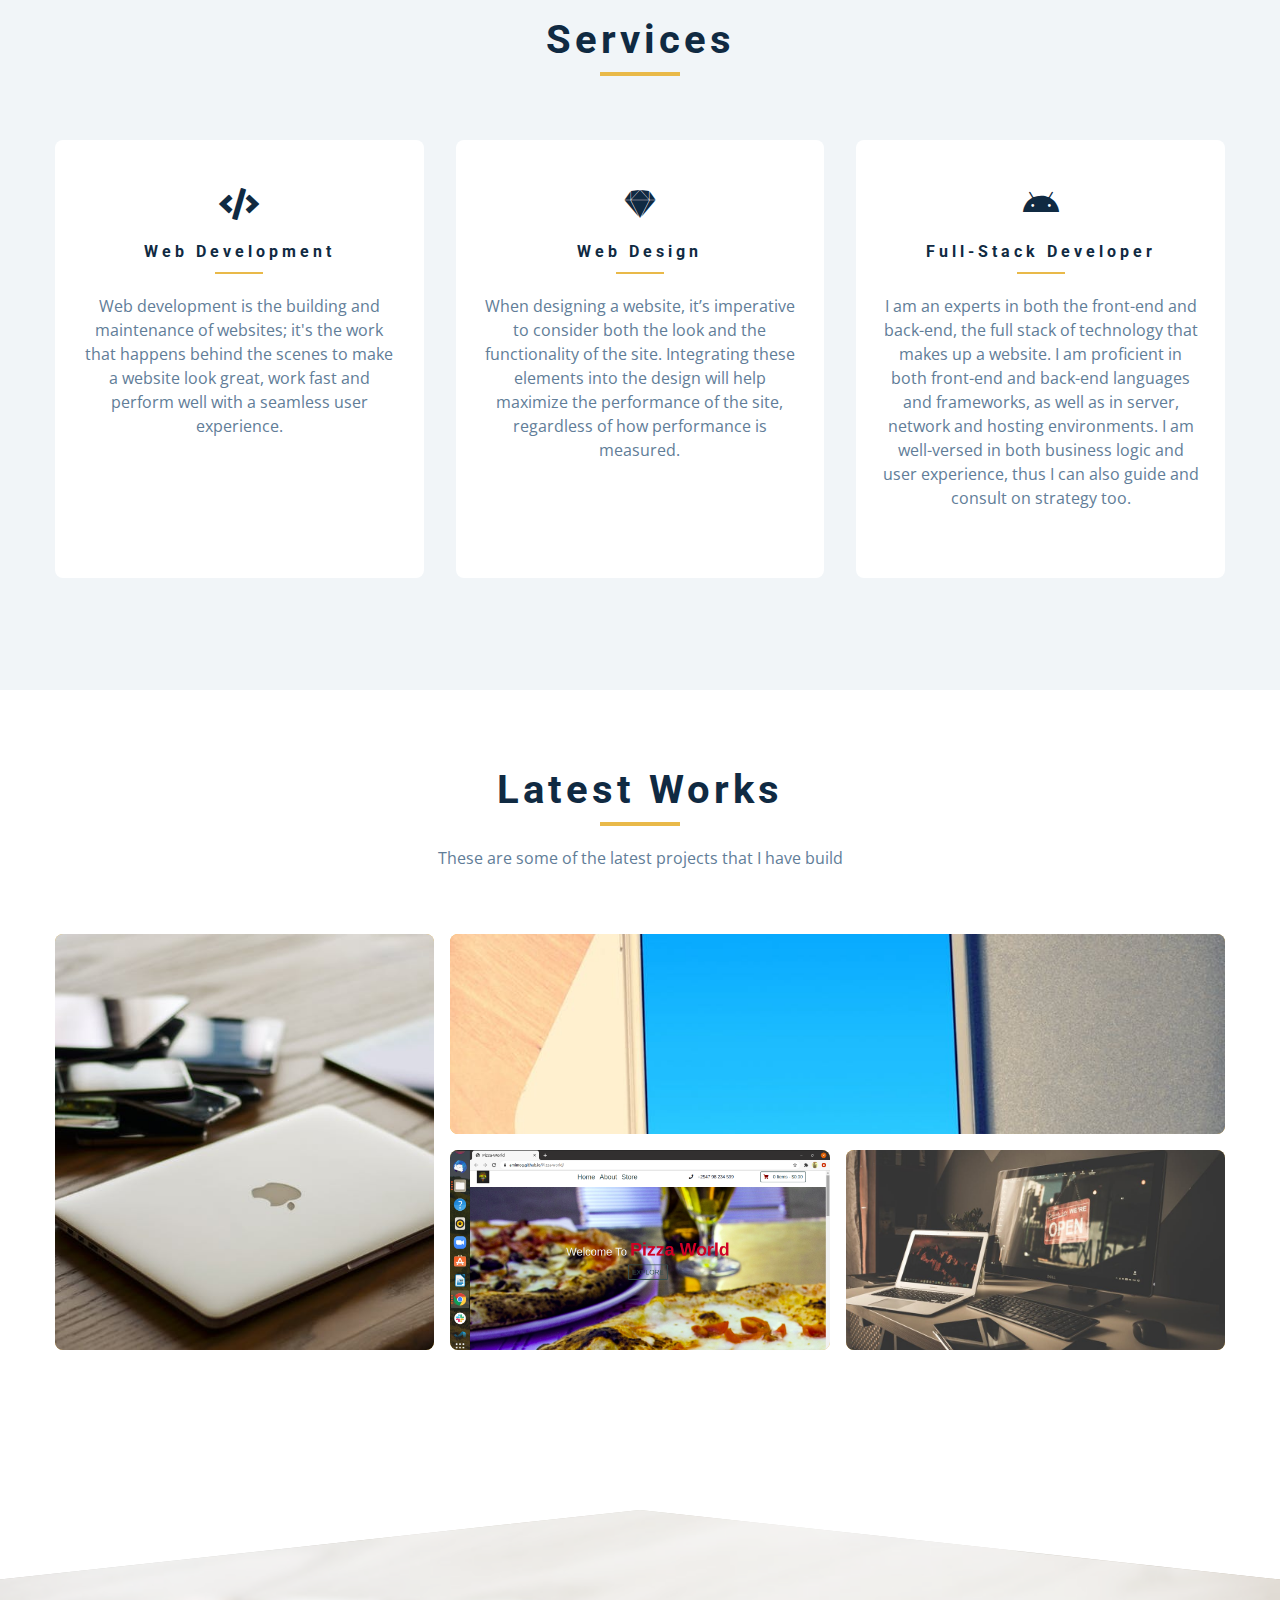
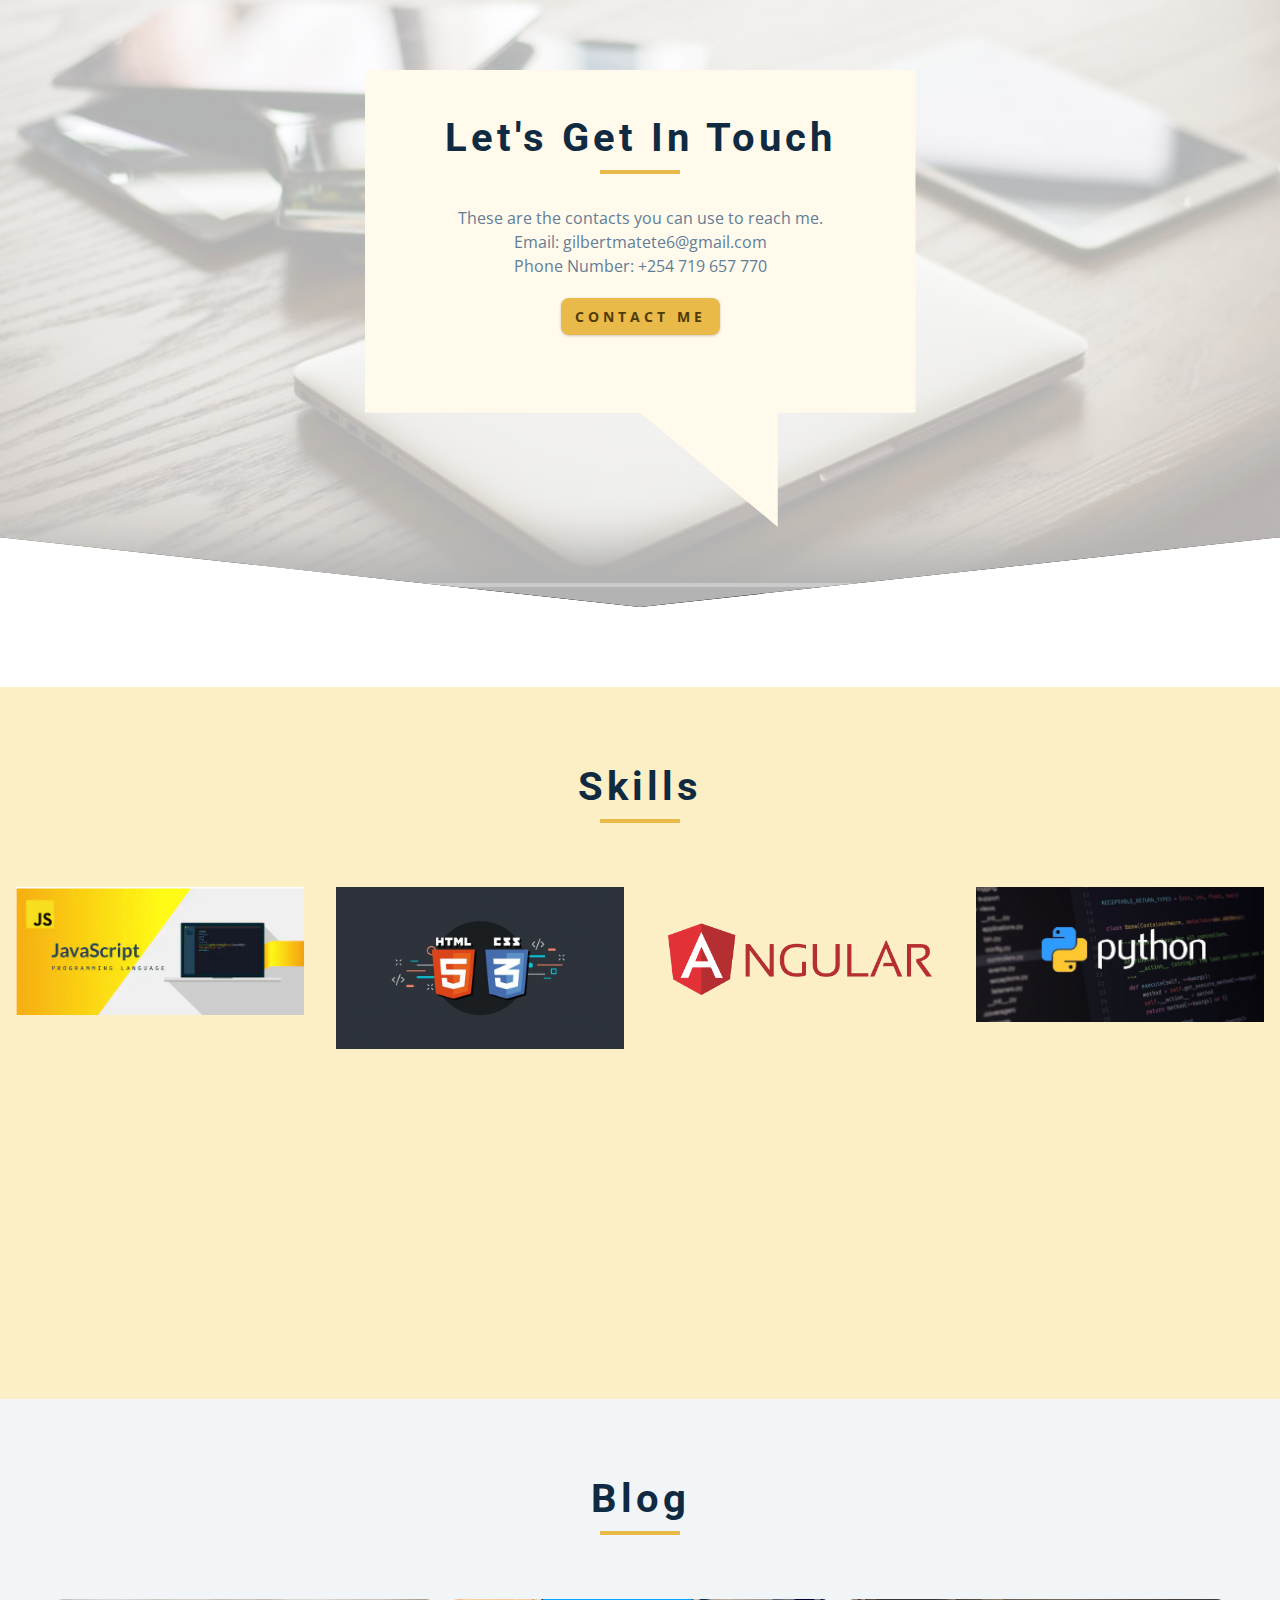
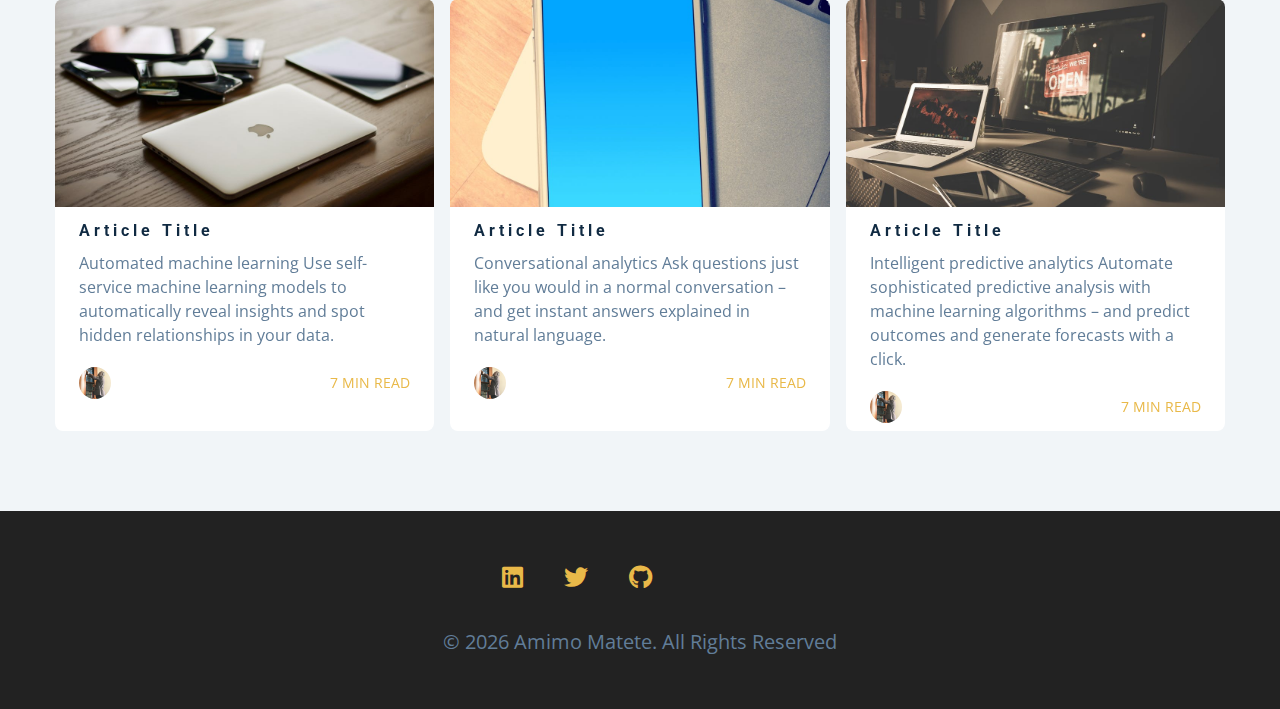
==== commit f4b14124: "Add Files" ====
--- a/index.html
+++ b/index.html
@@ -137,7 +137,7 @@
           </div>
           <!--end of section title -->
           <p>
-            My name is Amimo Matete, I am a full-stuck developer with a tone of 
+            My name is Amimo Matete, I am a full-stuck developer with a vast 
             experience working on various projects.
 
 
@@ -307,71 +307,32 @@
         <div class="underline"></div>
       </div>
       <!--end of section title -->
-      <div class="section-center skills-center">
-        <article>
-          <h3>front end</h3>
+      
+      <div class="container">    
+        <div class="col-12">
+            <div class="row services" >
+            <div class="card" style="width: 18rem;">
+                <img src="./images/js.png" class="card-img-top" alt="...">                
+            </div>
+            
+            <div class="card" style="width: 18rem;">
+                <img src="./images/html&css.jpg" class="card-img-top" alt="...">                
+            </div>
+            
+            <div class="card" style="width: 18rem;">
+                <img src="./images/Angular.png" class="card-img-top" alt="...">                
+            </div>
+            <div class="card" style="width: 18rem;">
+                <img src="./images/Python.jpg" class="card-img-top" alt="...">                
+            </div>
           
-          <!-- single skill -->
-          <div class="skill">
-            <p>Javascript</p>
-            <div class="skill-container">
-              <div class="skill-value value-70"></div>
-              <p class="skill-text skill-text-70">
-                70%
-              </p>
-            </div>
-          </div>
-          <!--end of  single skill -->
-          <!-- single skill -->
-          <div class="skill">
-            <p>HTML/CSS</p>
-            <div class="skill-container">
-              <div class="skill-value value-80"></div>
-              <p class="skill-text skill-text-80">
-                80%
-              </p>
-            </div>
-          </div>
-          <!--end of  single skill -->
-          <!-- single skill -->
-          <div class="skill">
-            <p>Angular</p>
-            <div class="skill-container">
-              <div class="skill-value value-80"></div>
-              <p class="skill-text skill-text-80">
-                80%
-              </p>
-            </div>
-          </div>
-          <!--end of  single skill -->
-        </article>
-        <article>
-          <h3>back end</h3>
-          <!-- single skill -->
-          <div class="skill">
-            <p>PHP</p>
-            <div class="skill-container">
-              <div class="skill-value"></div>
-              <p class="skill-text">
-                60%
-              </p>
-            </div>
-          </div>
-          <!--end of  single skill -->
-          <!-- single skill -->
-          <div class="skill">
-            <p>Python</p>
-            <div class="skill-container">
-              <div class="skill-value value-80"></div>
-              <p class="skill-text skill-text-80">
-                80%
-              </p>
-            </div>
-          </div>
-          <!--end of  single skill -->
-        </article>
-      </div>
-    </section>
+            </div> 
+            </div>
+            </section> 
+          
+    
+        </div>
+    </div>
     <!-- end of skills -->
     <!-- timeline -->
     
--- a/css/styles.css
+++ b/css/styles.css
@@ -10,6 +10,22 @@
 Variables
 ===============
 */
+
+/* * {
+  box-sizing: border-box;
+} */
+
+body {
+  font-family: Arial, Helvetica, sans-serif;
+  overflow-x: hidden;
+}
+
+.services{
+  display: flex;
+  flex-direction: row;
+  flex-wrap: wrap;
+  justify-content: space-around;
+}
 
 :root {
   /* dark shades of primary color*/
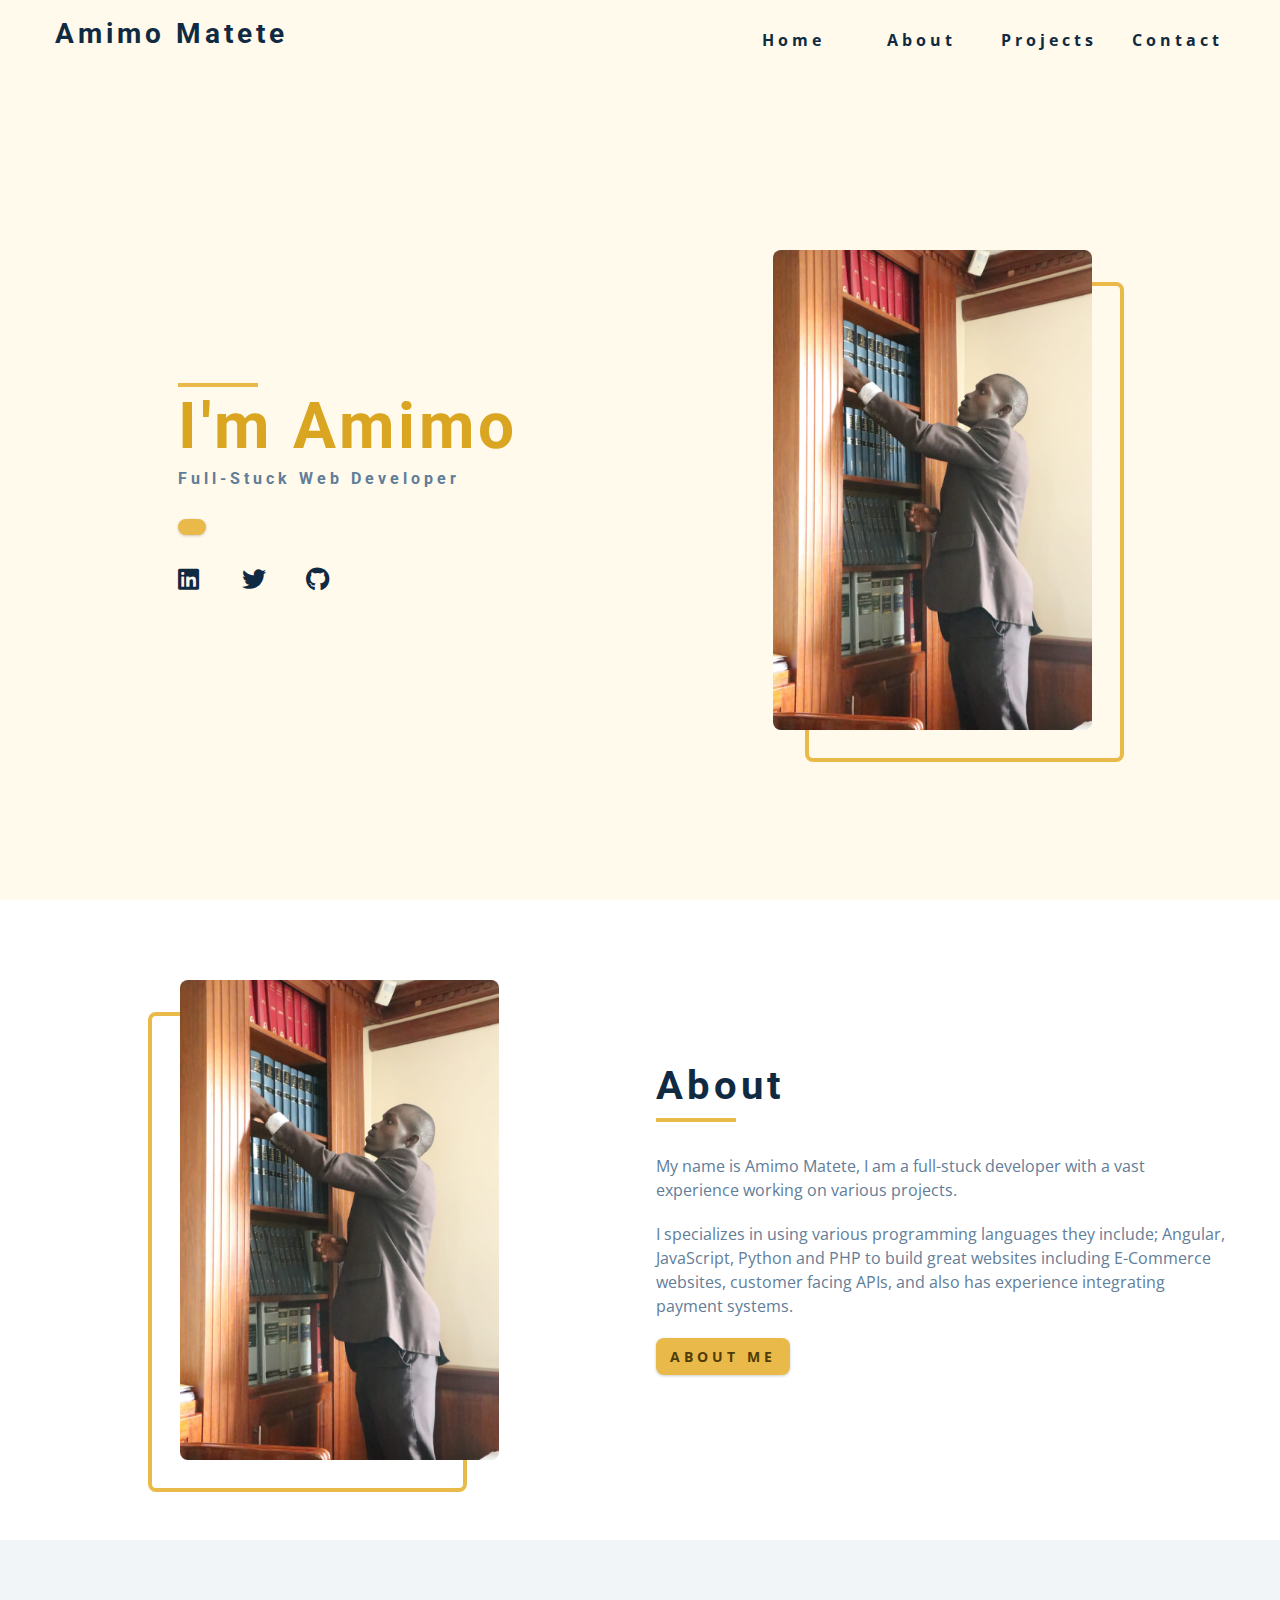
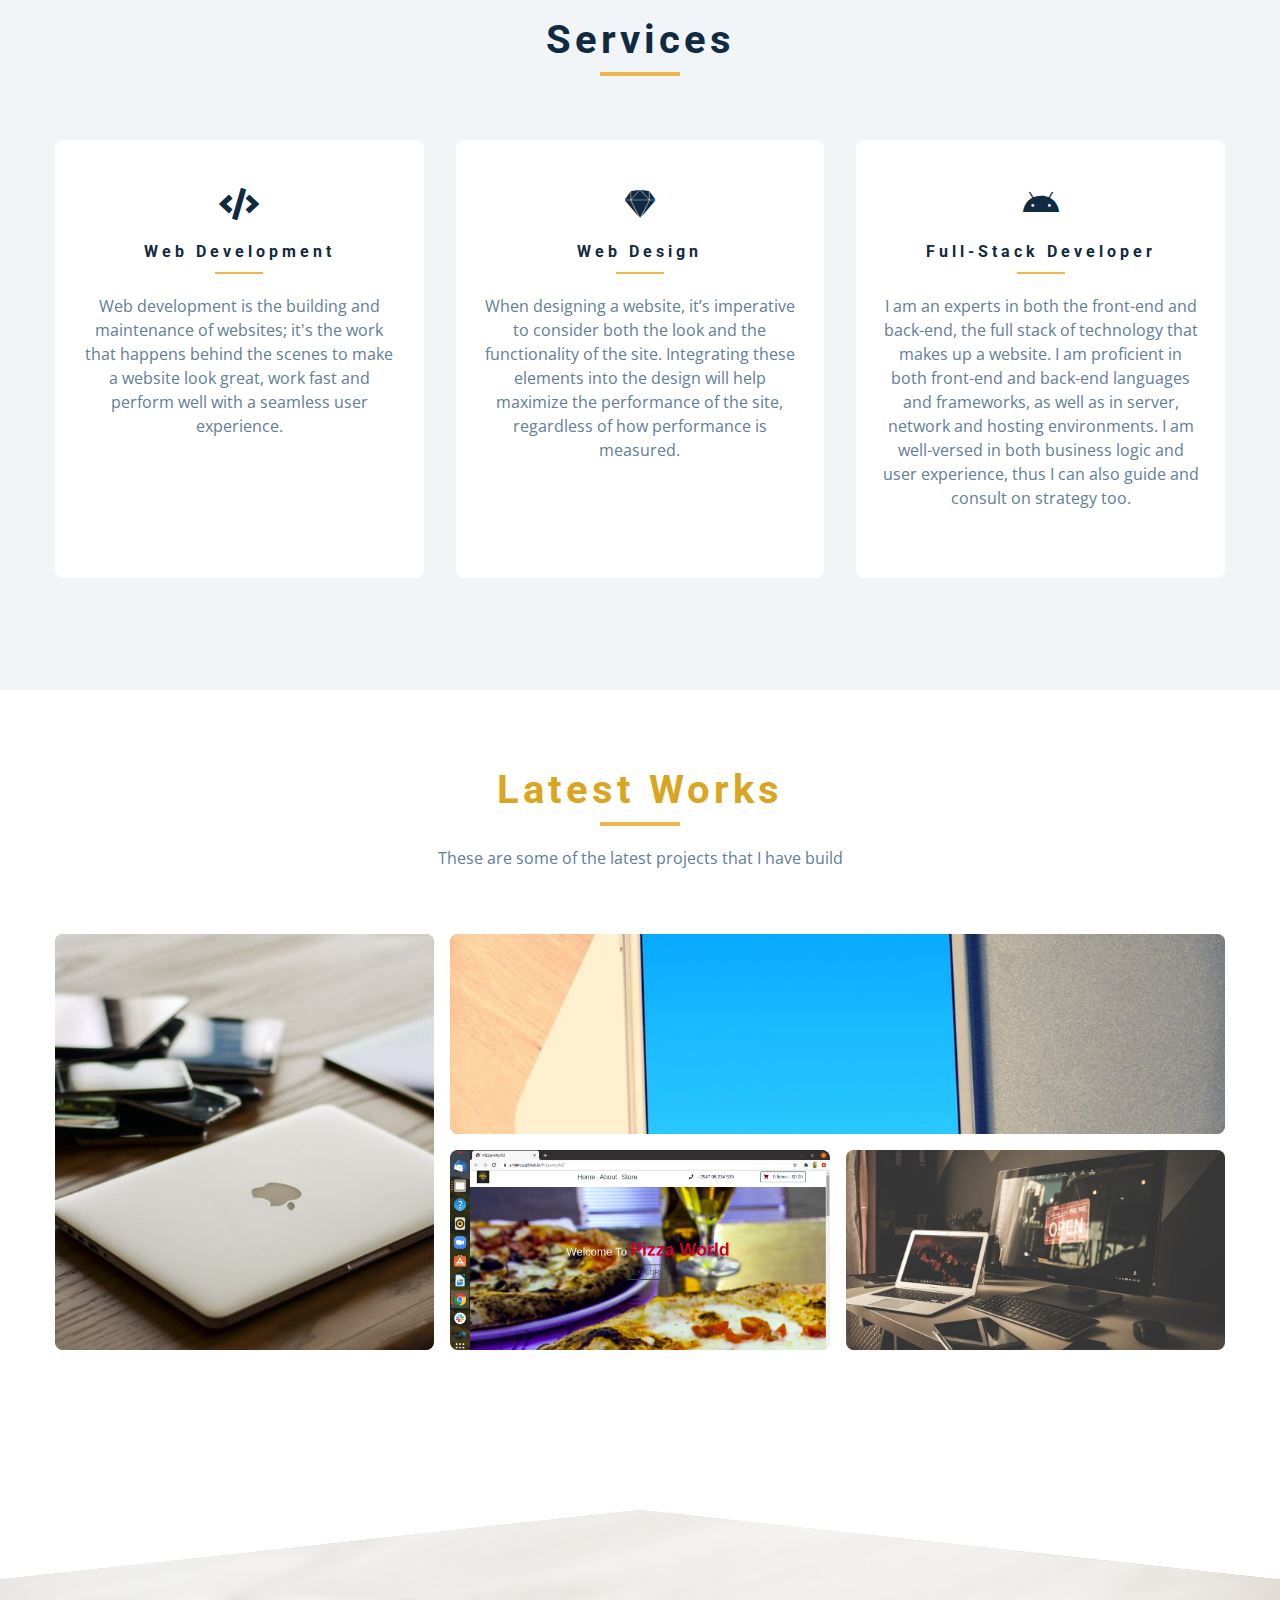
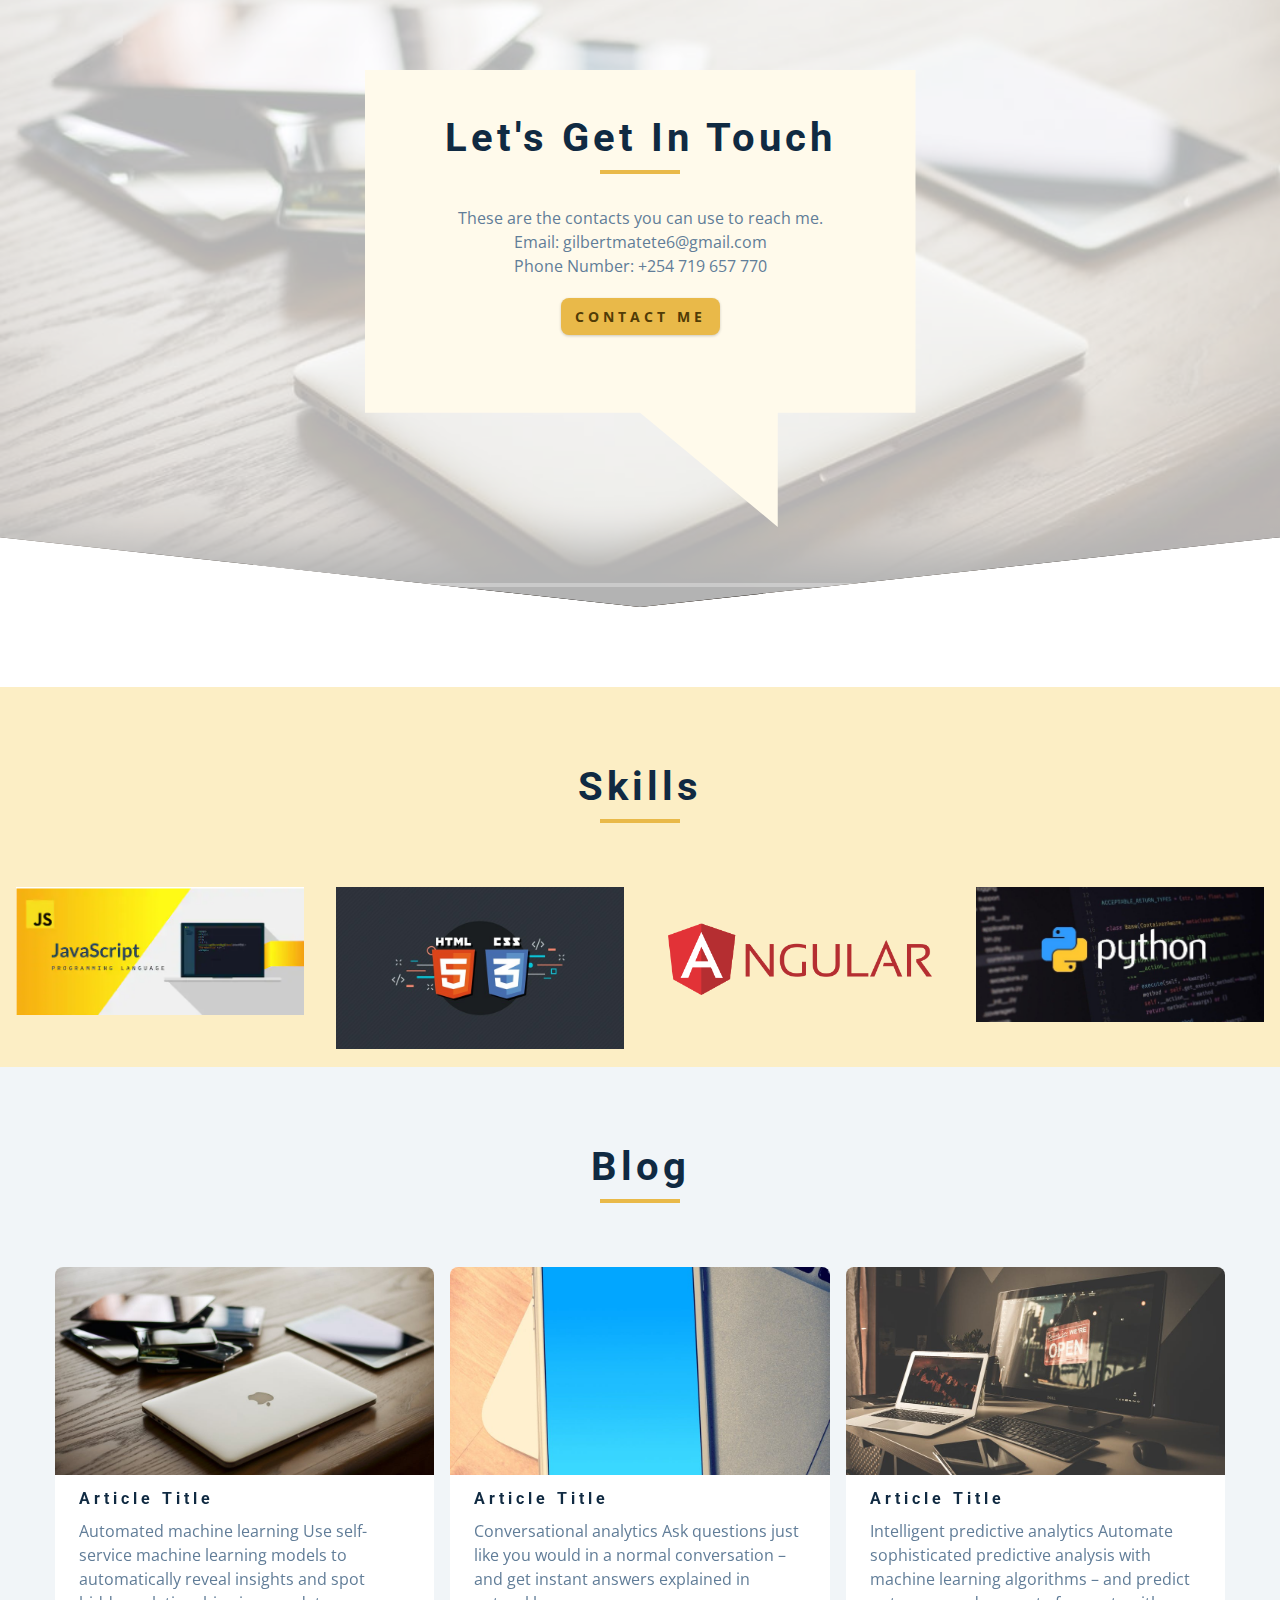
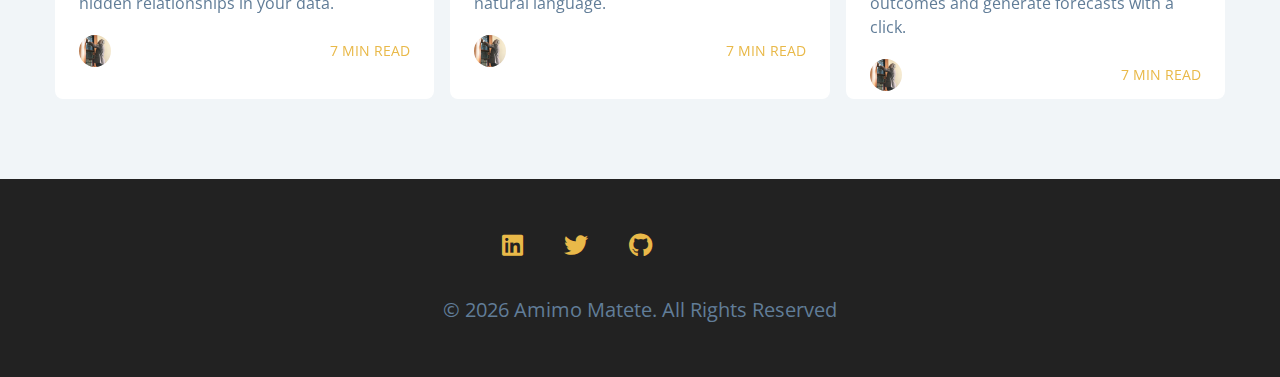
==== commit 95804bb9: "Add Files" ====
--- a/index.html
+++ b/index.html
@@ -89,11 +89,11 @@
       <div class="section-center hero-center">
         <article class="hero-info">
           <div class="underline"></div>
-          <h1>i'm Amimo</h1>
+          <h1 style="color: goldenrod;" >i'm Amimo</h1>
           <h4>full-stuck web Developer</h4>
           <a href="contact.html" class="btn hero-btn"></a>
           <!-- social icons -->
-          <ul class="social-icons hero-icons">
+          <ul class="social-icons hero-icons" style="margin-top: 20px;" >
             <li>
               <a href="https://www.linkedin.com/in/gilbert-matete-a3b91a141/" class="social-icon">
                 <i class="fab fa-linkedin"></i>
@@ -202,7 +202,7 @@
     <section class="section projects" style="background-image: url(https://images.unsplash.com/photo-1555298305-f64672c34821?ixlib=rb-1.2.1&auto=format&fit=crop&w=1350&q=80);" >
       <!-- section title -->
       <div class="section-title">
-        <h2>latest works</h2>
+        <h2 style="color: goldenrod;" >latest works</h2>
         <div class="underline"></div>
         <p class="projects-text">
           These are some of the latest projects that I have build
@@ -327,8 +327,7 @@
             </div>
           
             </div> 
-            </div>
-            </section> 
+            </div> 
           
     
         </div>
--- a/css/styles.css
+++ b/css/styles.css
@@ -25,6 +25,8 @@
   flex-direction: row;
   flex-wrap: wrap;
   justify-content: space-around;
+  height: 100px;
+  
 }
 
 :root {
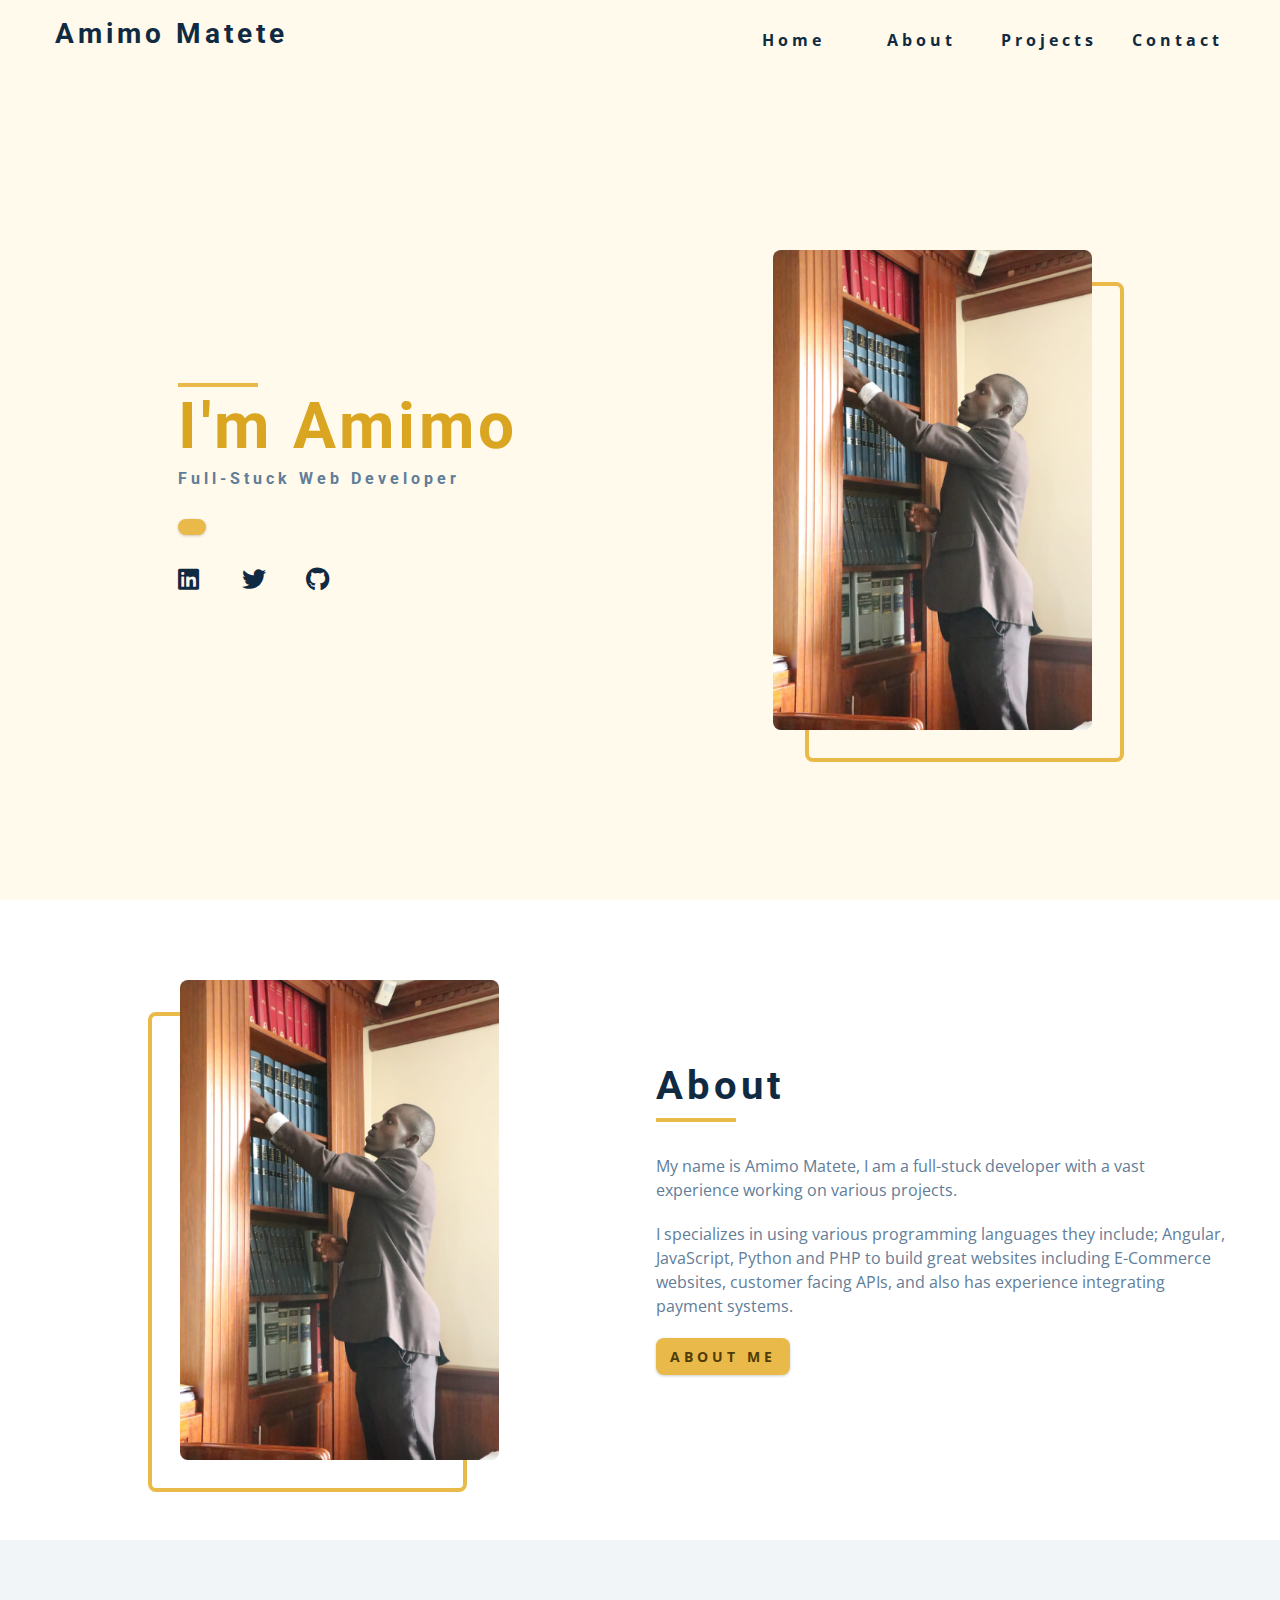
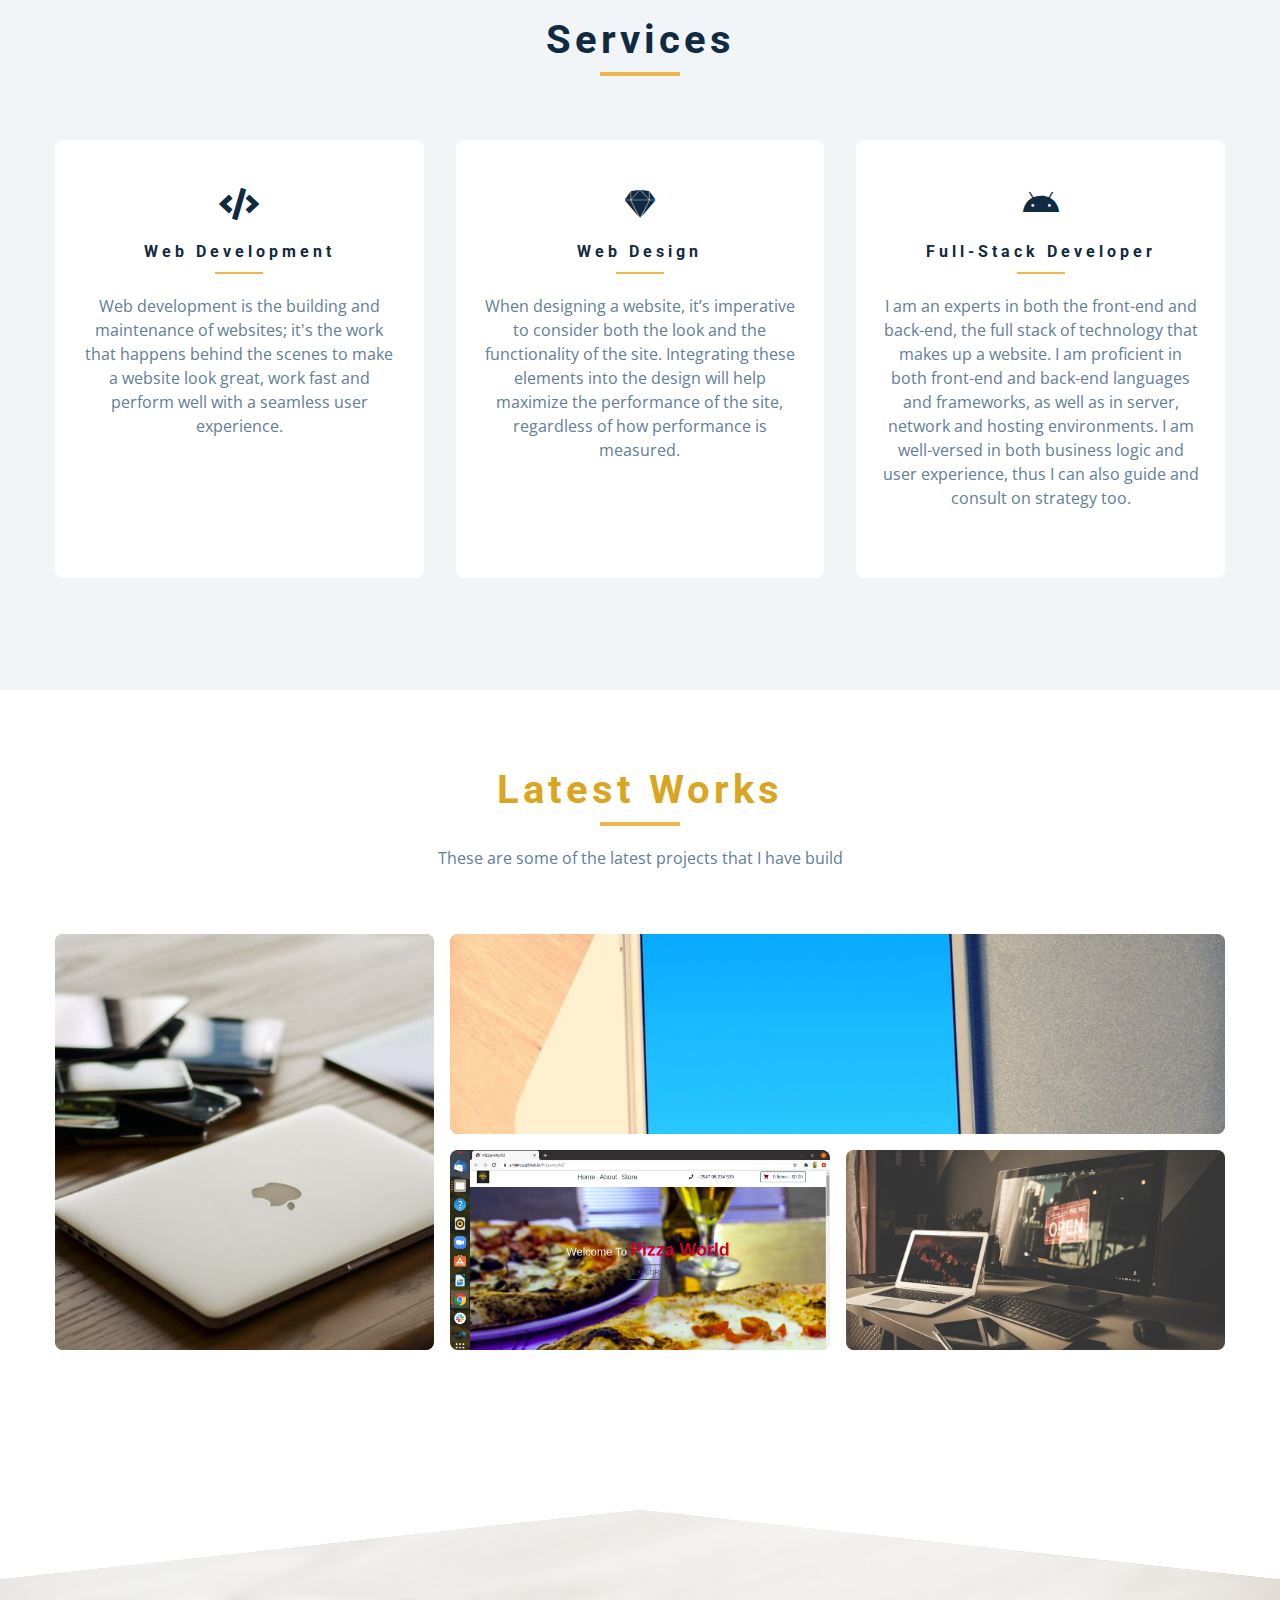
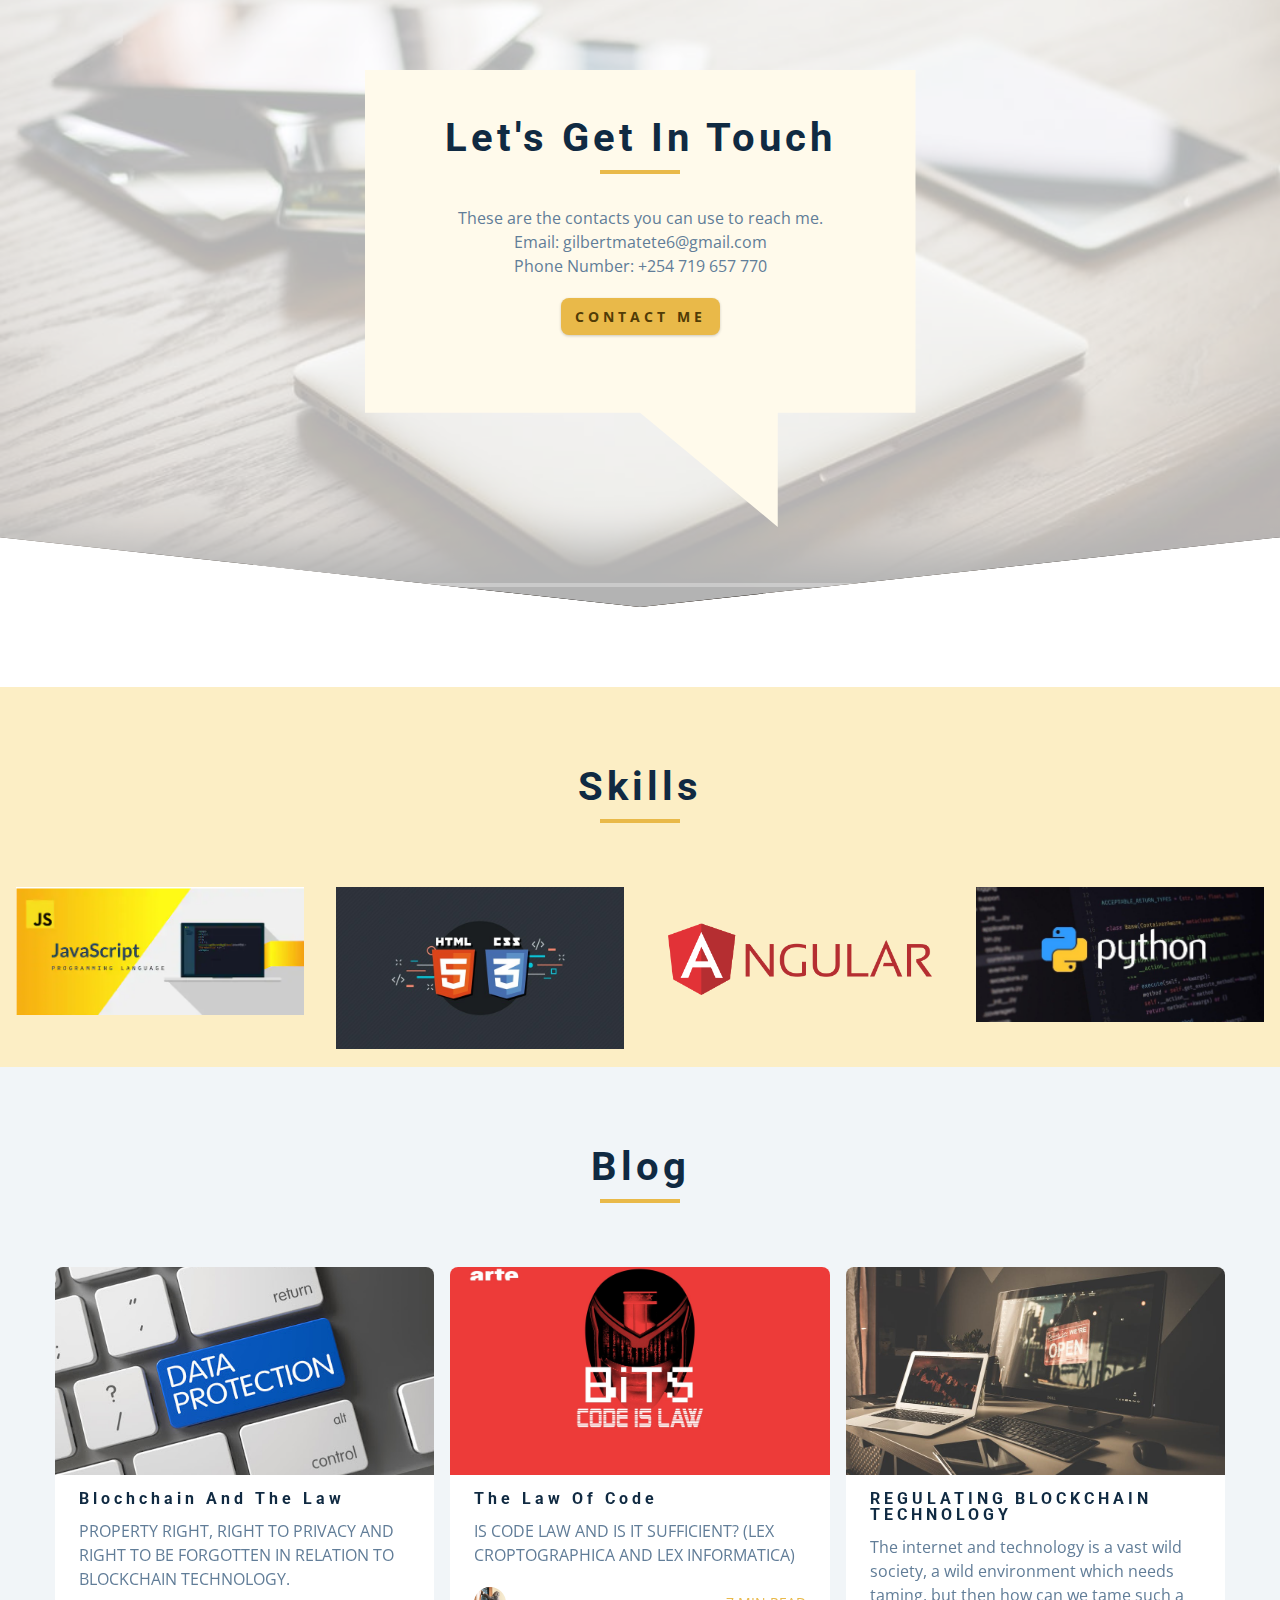
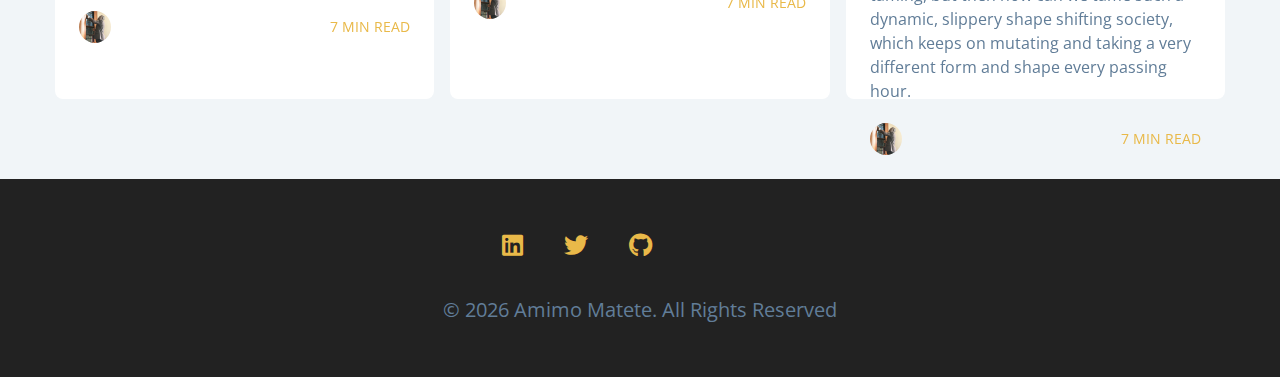
==== commit b6feb9cc: "Add Files" ====
--- a/index.html
+++ b/index.html
@@ -348,12 +348,11 @@
         <div class="card">
           <!-- front of the card -->
           <div class="card-side card-front">
-            <img src="./images/project-1.jpeg" alt="" />
+            <img src="./images/Dataprotection.jpg" alt="" />
             <div class="card-info">
-              <h4>article title</h4>
+              <h4>Blochchain and the Law</h4>
               <p>
-                Automated machine learning
-                Use self-service machine learning models to automatically reveal insights and spot hidden relationships in your data.
+                PROPERTY RIGHT, RIGHT TO PRIVACY AND RIGHT TO BE FORGOTTEN IN RELATION TO BLOCKCHAIN TECHNOLOGY.
               </p>
               <div class="card-footer">
                 <img src="./images/hero-img-small.jpg" alt="author image" />
@@ -363,7 +362,7 @@
           </div>
           <!-- card back  -->
           <div class="card-side card-back">
-            <a href="https://www.sap.com/africa/products/cloud-analytics/features/augmented-analytics.html?campaigncode=CRM-ZA20-PPC-ZZA_PLTTA0&source=ppc-emea-ao-dg_PT_x_x_x_x-GOO-x-x&DFA=1&gclid=Cj0KCQiAhs79BRD0ARIsAC6XpaXz__dfDv4tzleEJ878epYIfEIua7wQ1Ilw0B0M8c5mNbJ-jtdO2-0aAsUSEALw_wcB&gclsrc=aw.ds">
+            <a href="https://gilbertmatete6.medium.com/property-right-right-to-privacy-and-right-to-be-forgotten-in-relation-to-blockchain-technology-e818f37cc97a">
               <button class="btn">read more</button>
             </a>
           </div>
@@ -373,12 +372,11 @@
         <div class="card">
           <!-- front of the card -->
           <div class="card-side card-front">
-            <img src="./images/project-2.jpeg" alt="" />
+            <img src="./images/code-is-law-bits-arte-internet.jpg" alt="" />
             <div class="card-info">
-              <h4>article title</h4>
+              <h4>The Law of Code</h4>
               <p>
-                Conversational analytics
-                Ask questions just like you would in a normal conversation – and get instant answers explained in natural language.
+                IS CODE LAW AND IS IT SUFFICIENT? (LEX CROPTOGRAPHICA AND LEX INFORMATICA)
               </p>
               <div class="card-footer">
                 <img src="./images/hero-img-small.jpg" alt="author image" />
@@ -388,7 +386,7 @@
           </div>
           <!-- card back  -->
           <div class="card-side card-back">
-            <a href="https://medium.com/@sheibban/an-introduction-to-conversational-analytics-e86f655397e6">
+            <a href="https://gilbertmatete6.medium.com/is-code-law-and-is-it-sufficient-lex-croptographica-and-lex-informatica-29e33f99599c">
               <button class="btn">read more</button>
             </a>
           </div>
@@ -400,10 +398,9 @@
           <div class="card-side card-front">
             <img src="./images/project-4.jpeg" alt="" />
             <div class="card-info">
-              <h4>article title</h4>
+              <h4>REGULATING BLOCKCHAIN TECHNOLOGY</h4>
               <p>
-                Intelligent predictive analytics
-                Automate sophisticated predictive analysis with machine learning algorithms – and predict outcomes and generate forecasts with a click.
+                The internet and technology is a vast wild society, a wild environment which needs taming, but then how can we tame such a dynamic, slippery shape shifting society, which keeps on mutating and taking a very different form and shape every passing hour.
               </p>
               <div class="card-footer">
                 <img src="./images/hero-img-small.jpg" alt="author image" />
@@ -413,7 +410,7 @@
           </div>
           <!-- card back  -->
           <div class="card-side card-back">
-            <a href="https://techbeacon.com/enterprise-it/predictive-analytics-vs-ai-why-difference-matters">
+            <a href="https://gilbertmatete6.medium.com/regulating-blockchain-technology-c55feea03589">
               <button class="btn">read more</button>
             </a>
           </div>
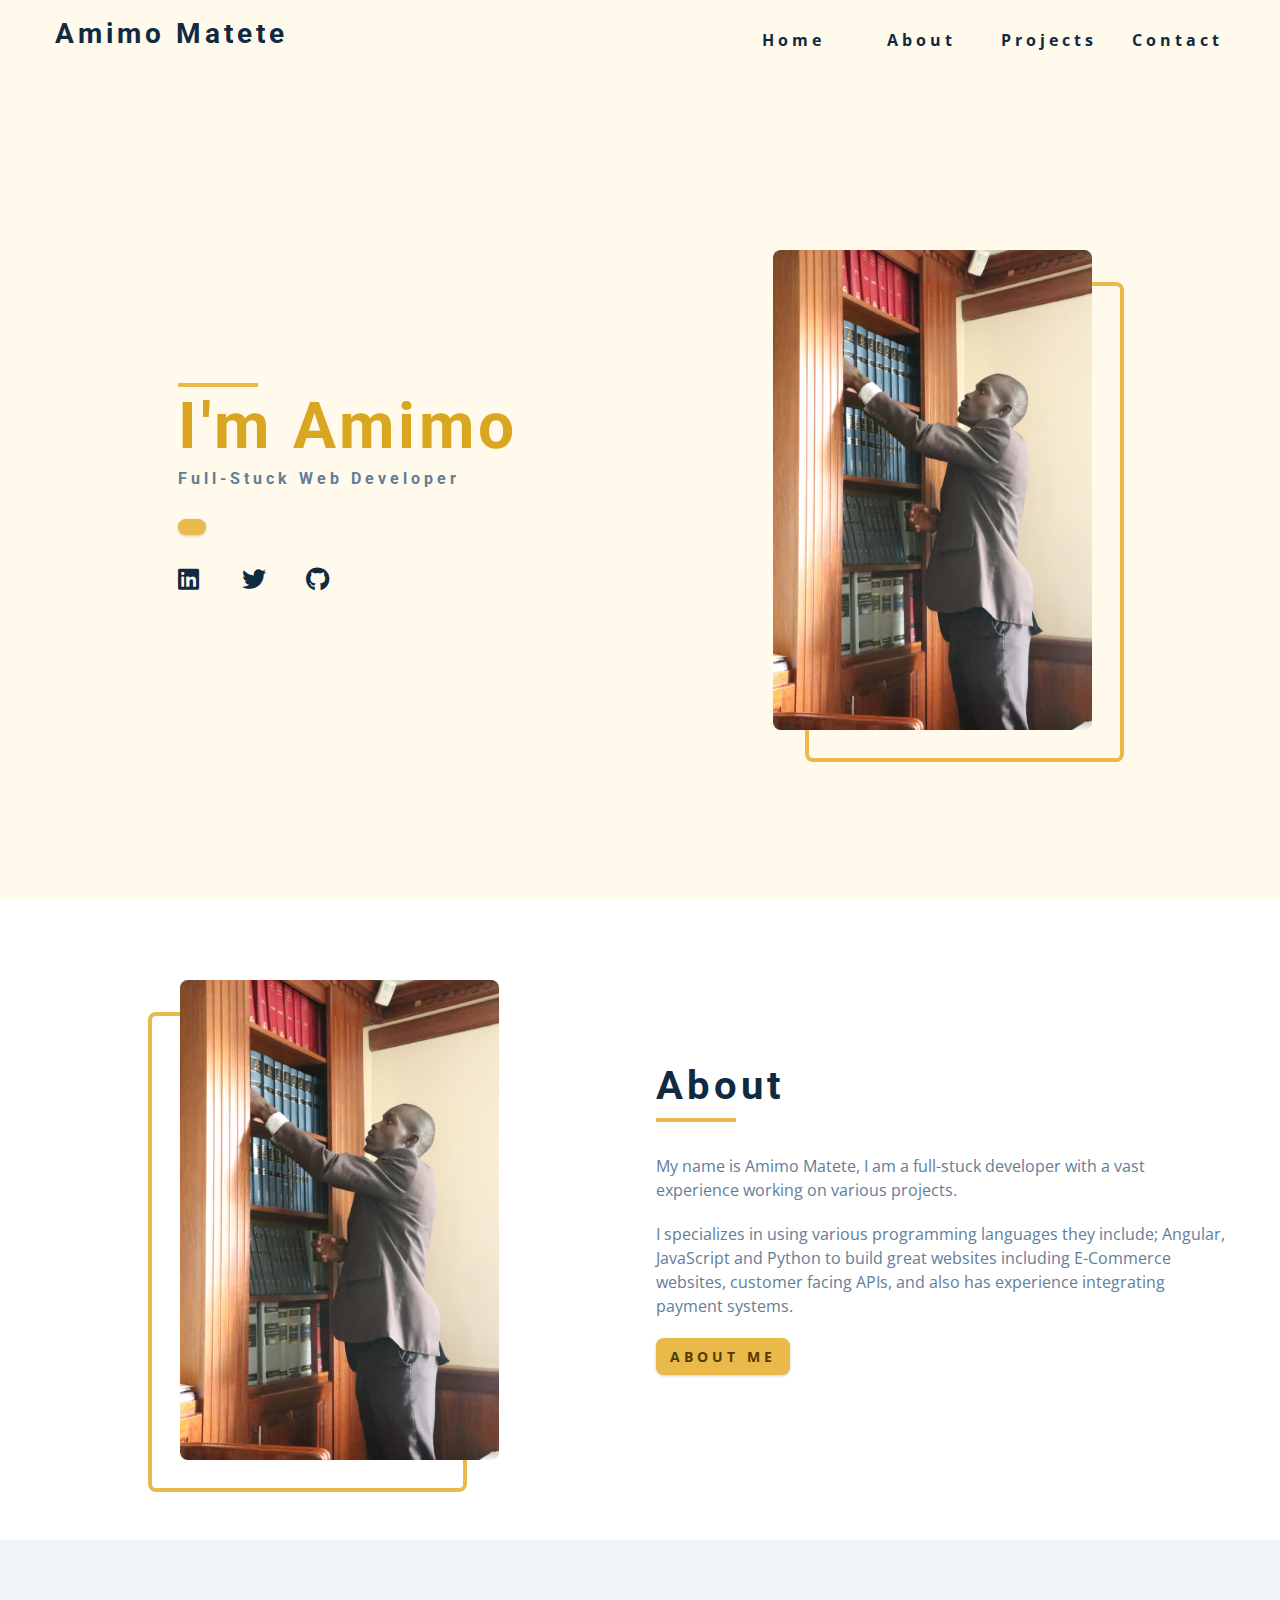
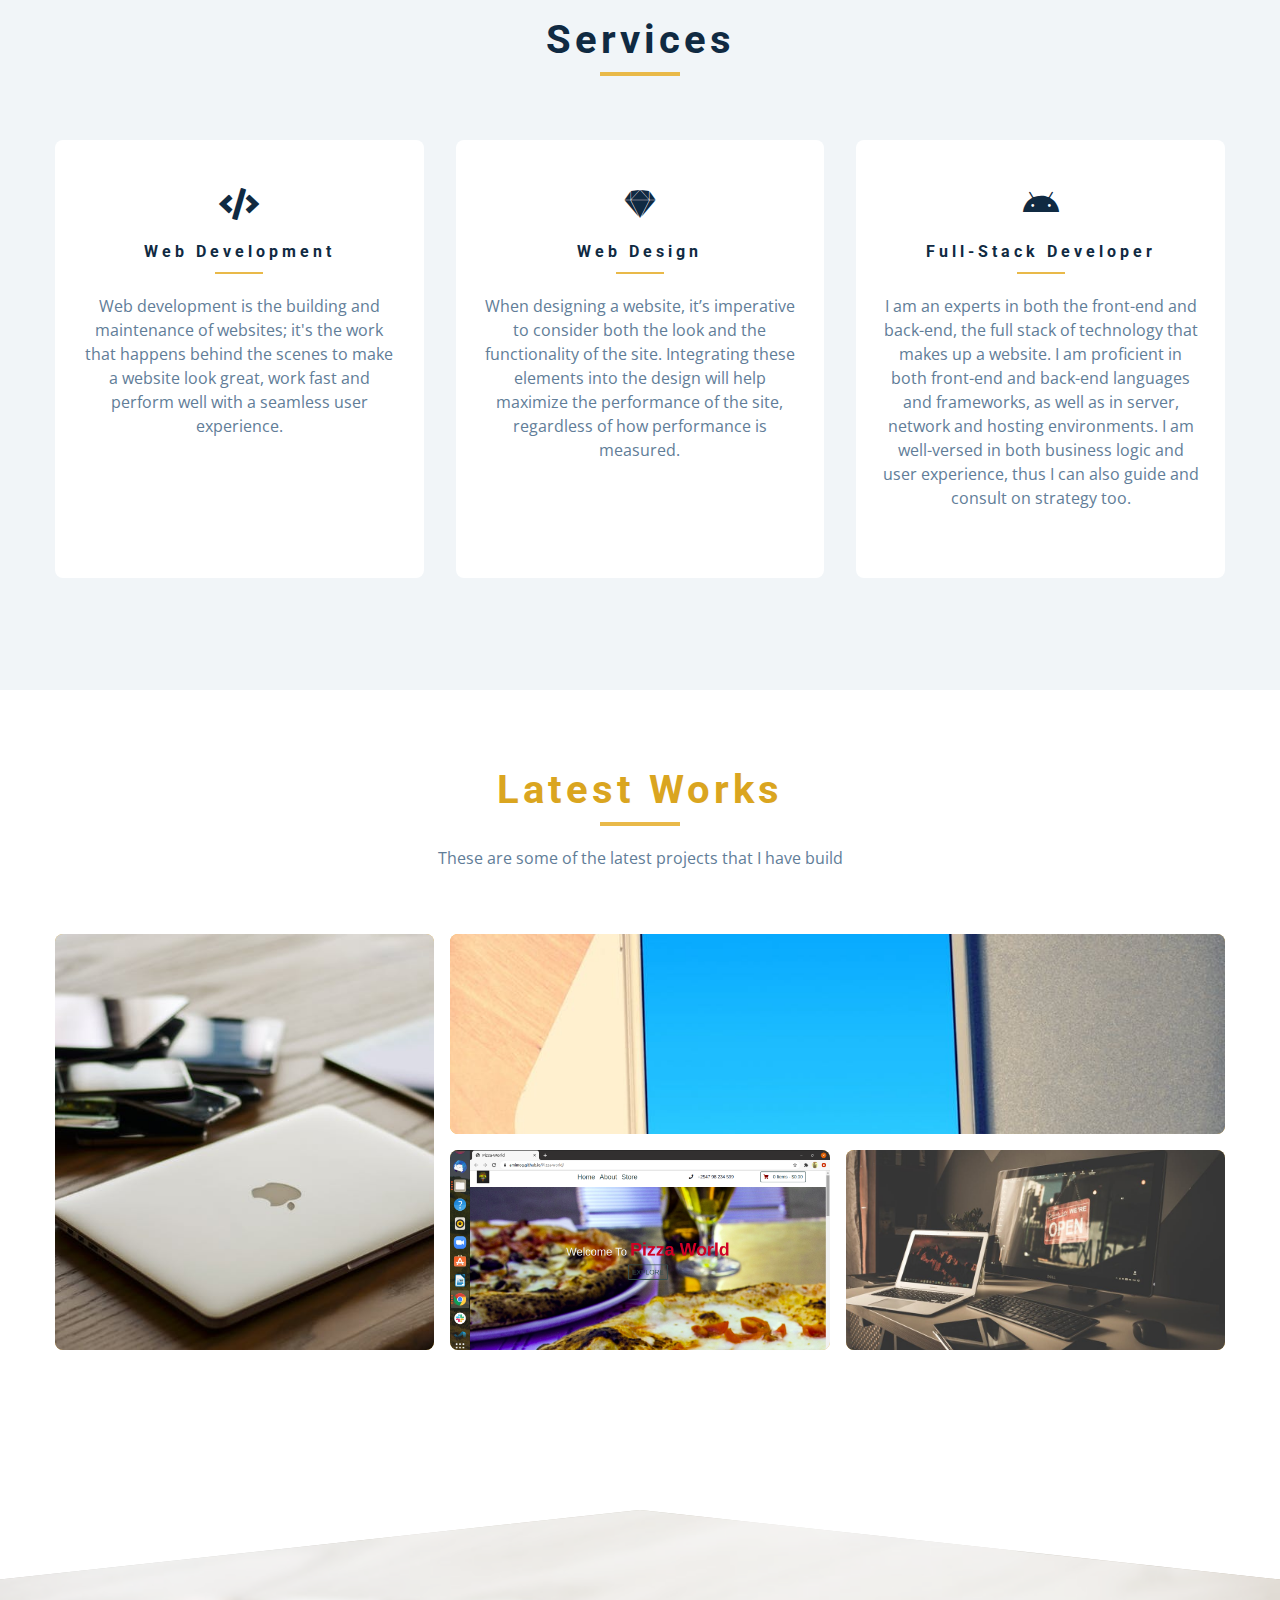
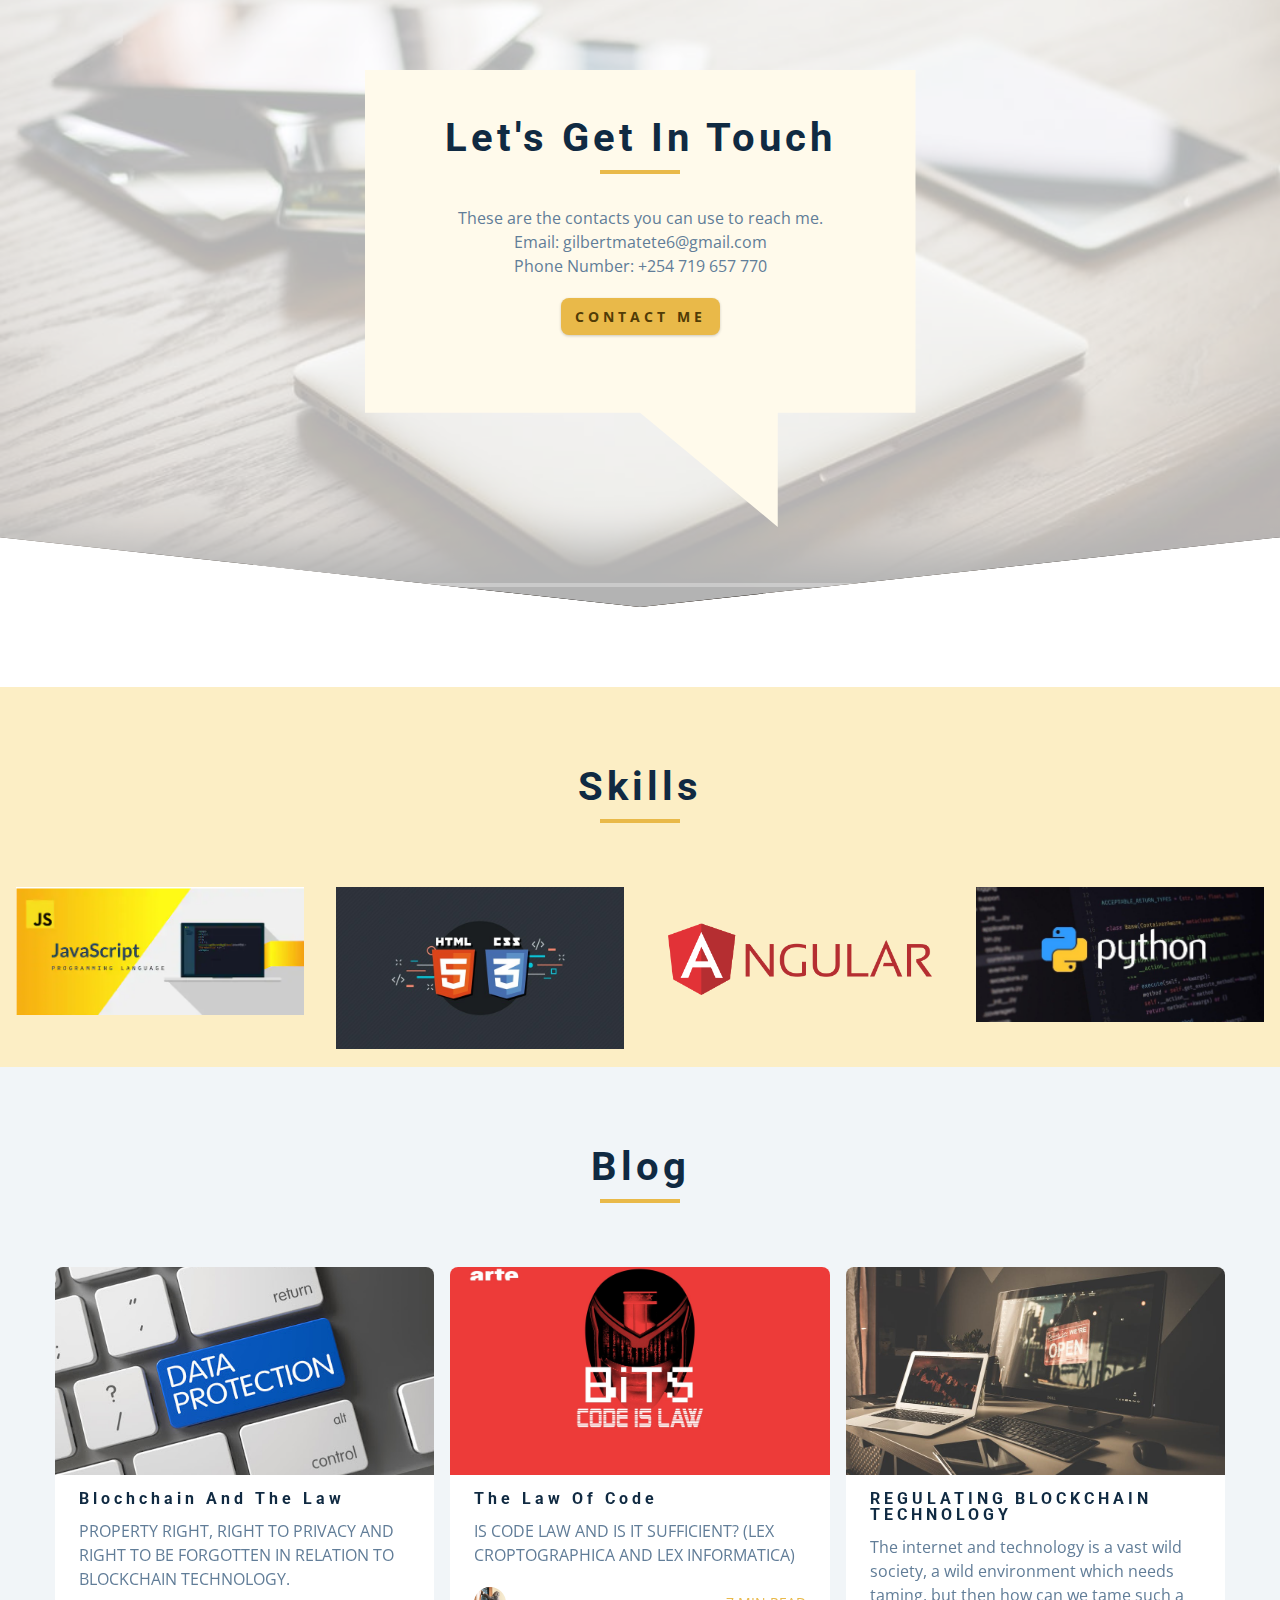
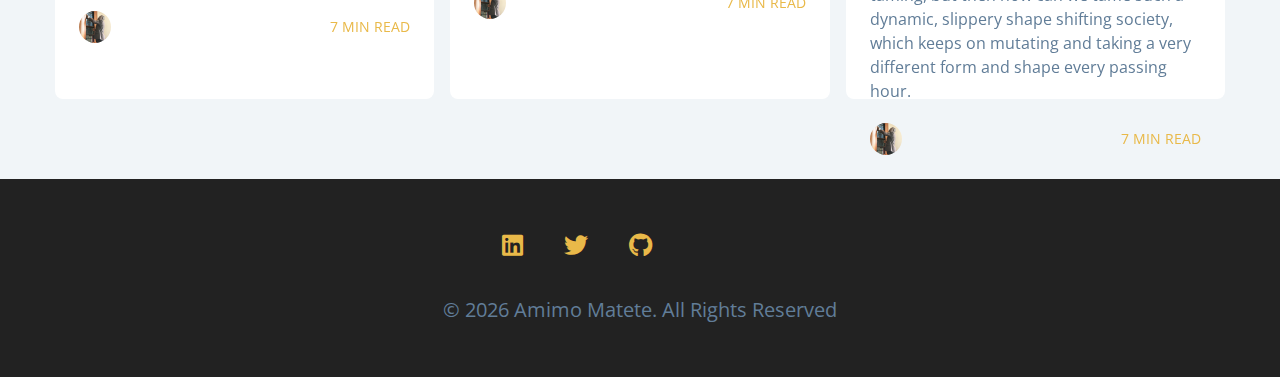
==== commit 790f7805: "Add Files" ====
--- a/index.html
+++ b/index.html
@@ -143,7 +143,7 @@
 
           </p>
           <p>
-            I specializes in using various programming languages they include; Angular, JavaScript, Python and PHP 
+            I specializes in using various programming languages they include; Angular, JavaScript and Python
             to build great websites including E-Commerce websites, customer facing APIs, and also has experience integrating payment systems.
           </p>
           <a href="about.html" class="btn">about me</a>
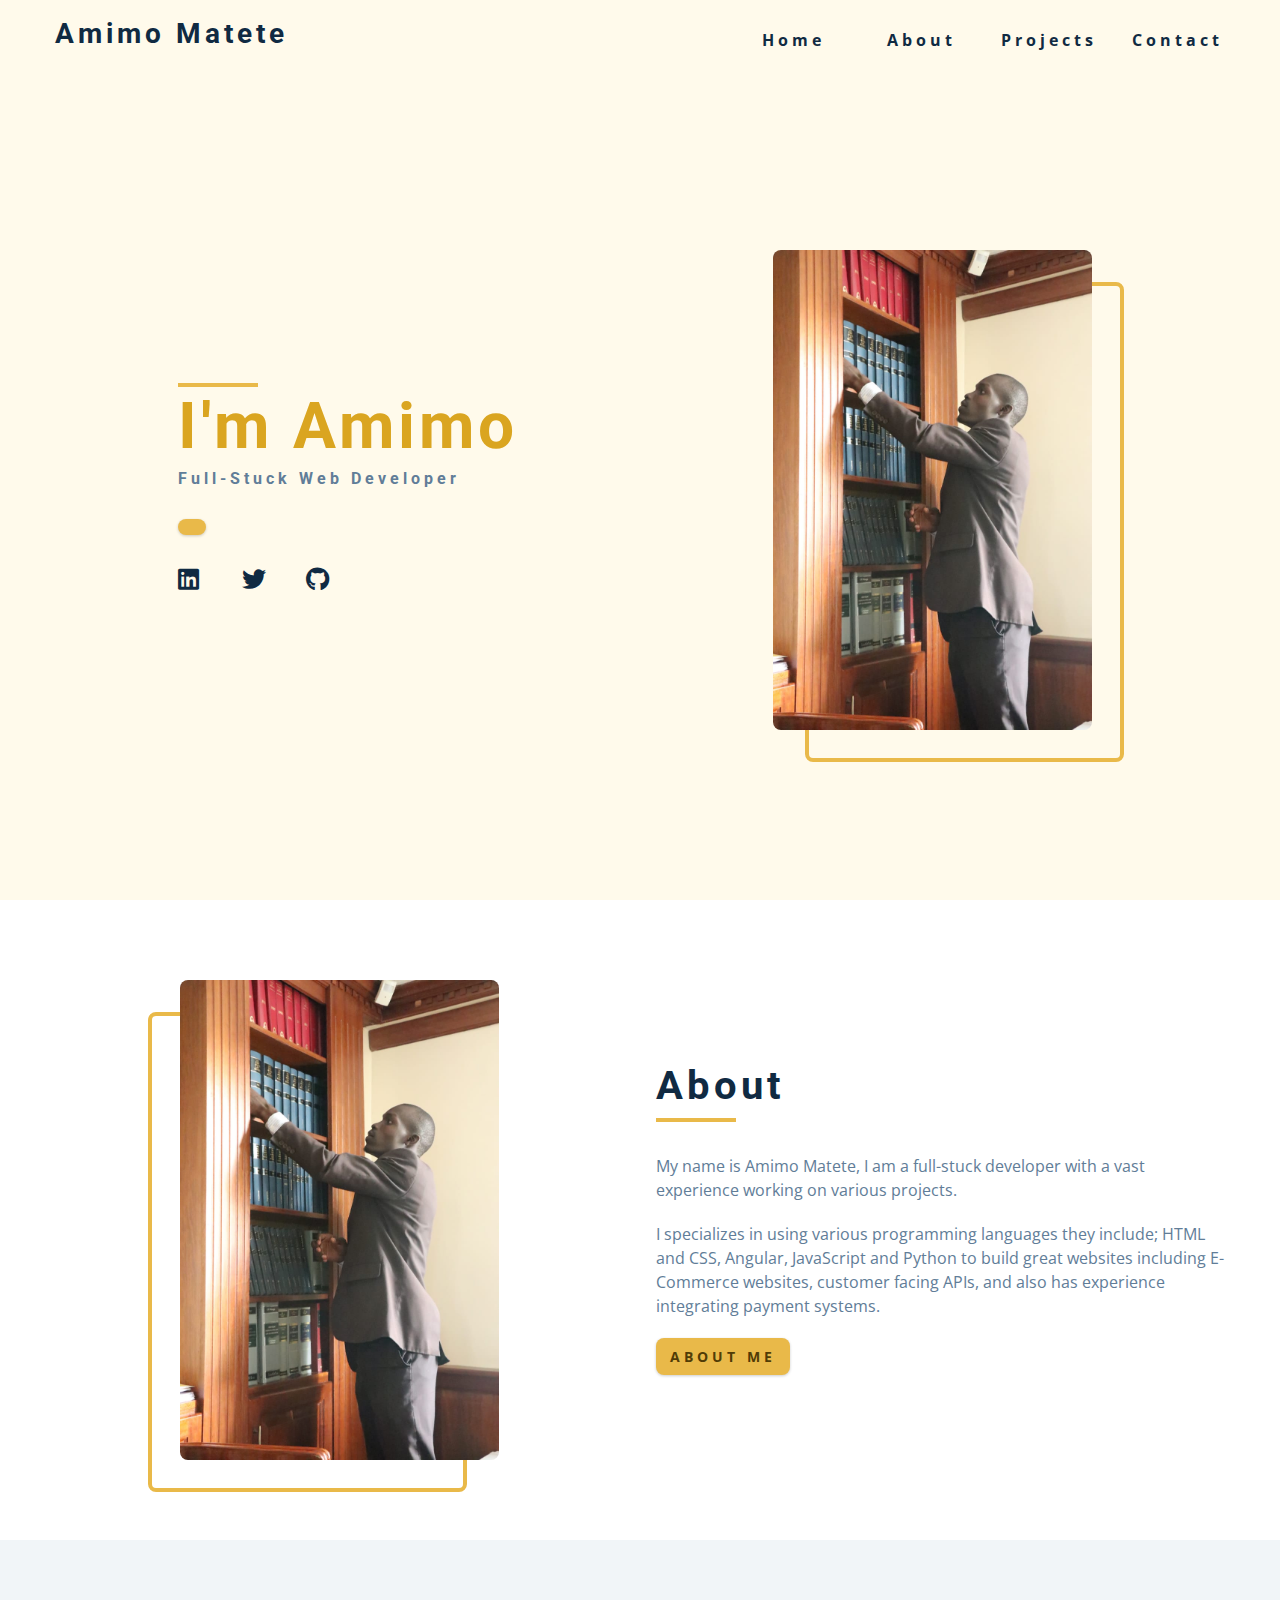
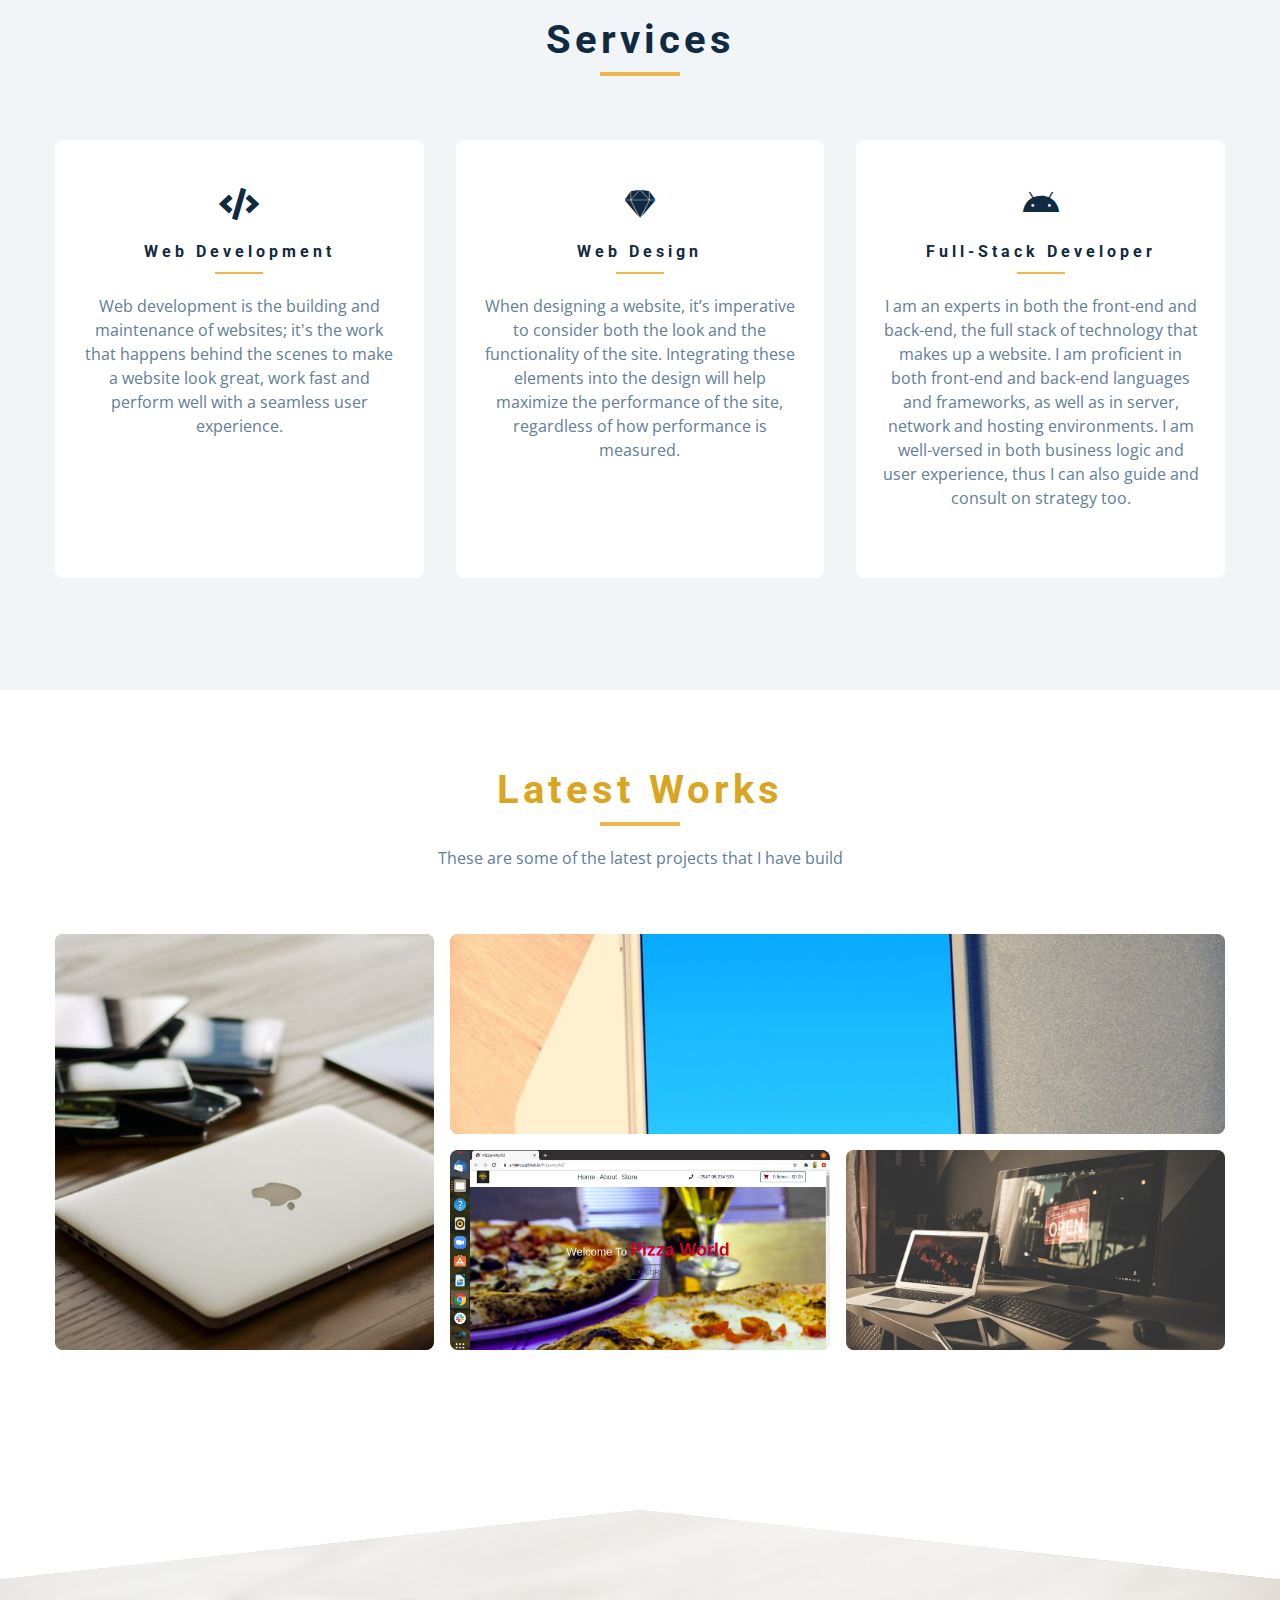
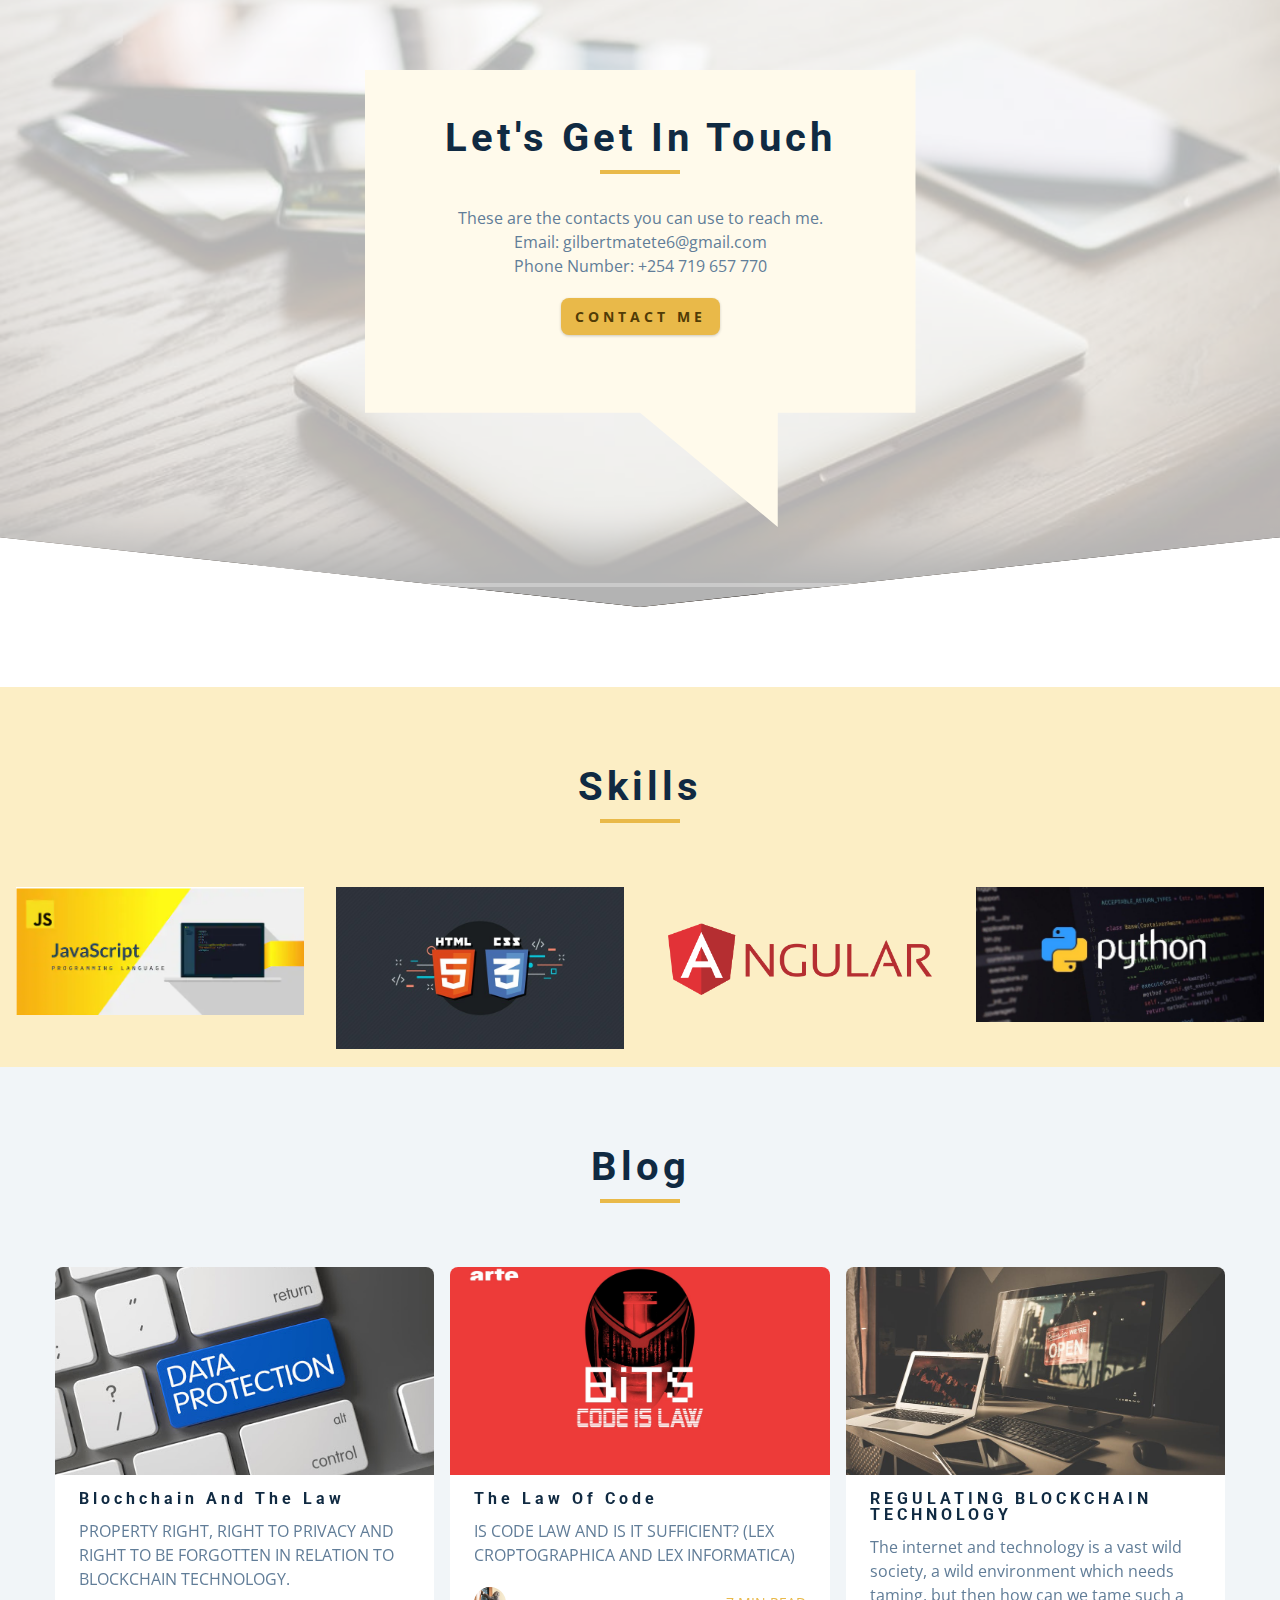
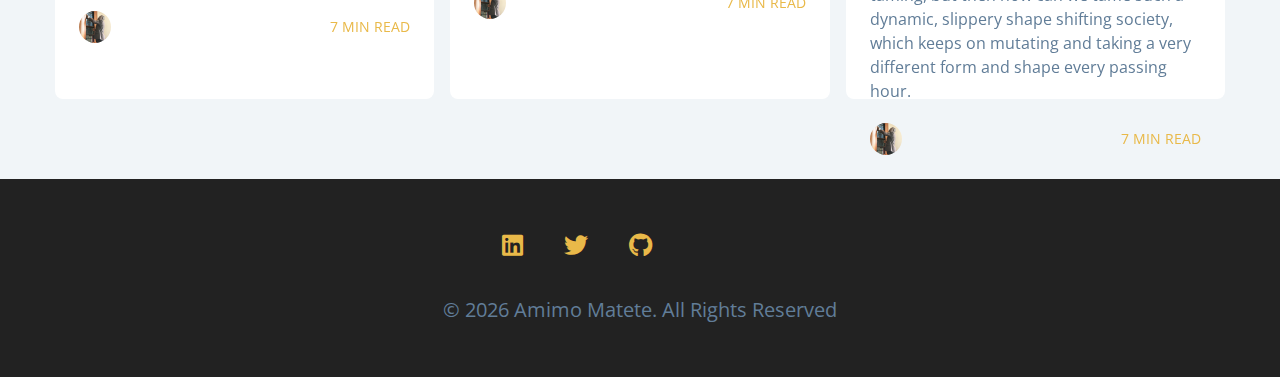
==== commit b79d88a9: "Add Files" ====
--- a/index.html
+++ b/index.html
@@ -143,7 +143,7 @@
 
           </p>
           <p>
-            I specializes in using various programming languages they include; Angular, JavaScript and Python
+            I specializes in using various programming languages they include; HTML and CSS, Angular, JavaScript and Python
             to build great websites including E-Commerce websites, customer facing APIs, and also has experience integrating payment systems.
           </p>
           <a href="about.html" class="btn">about me</a>
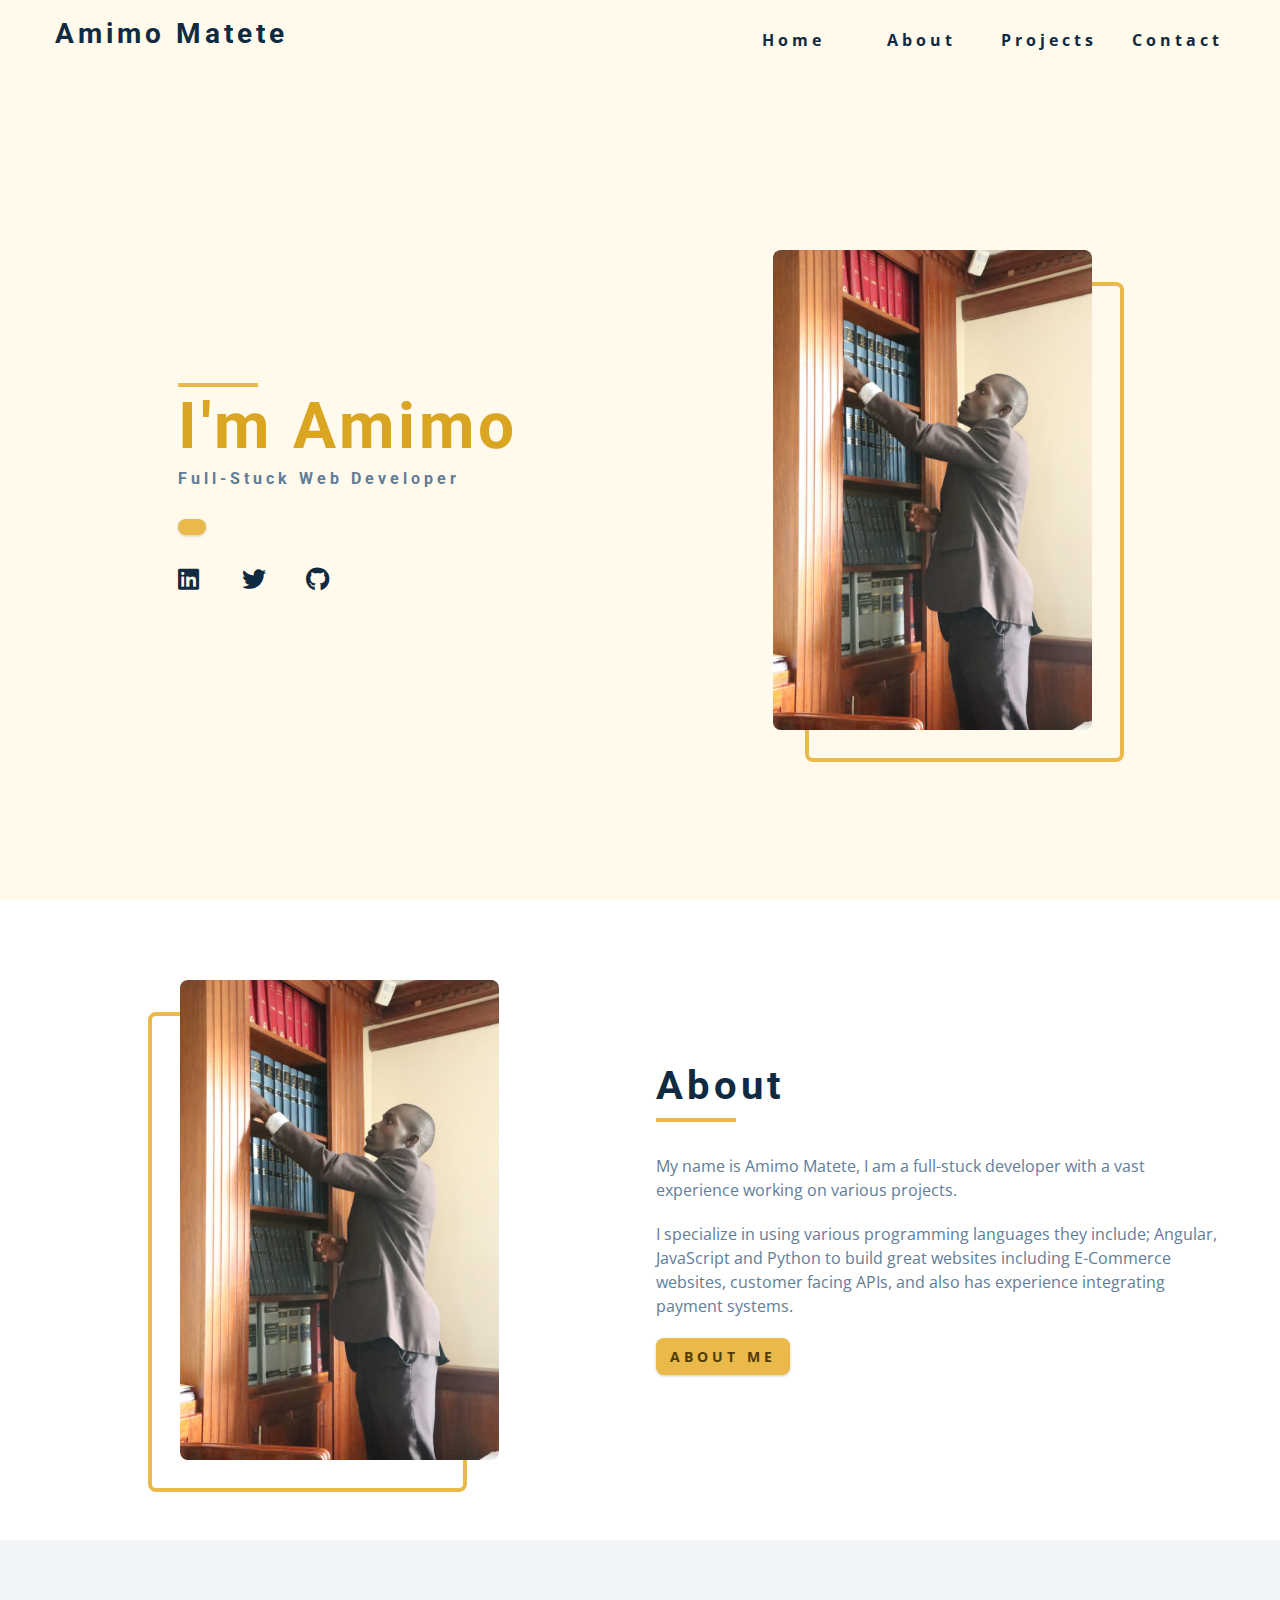
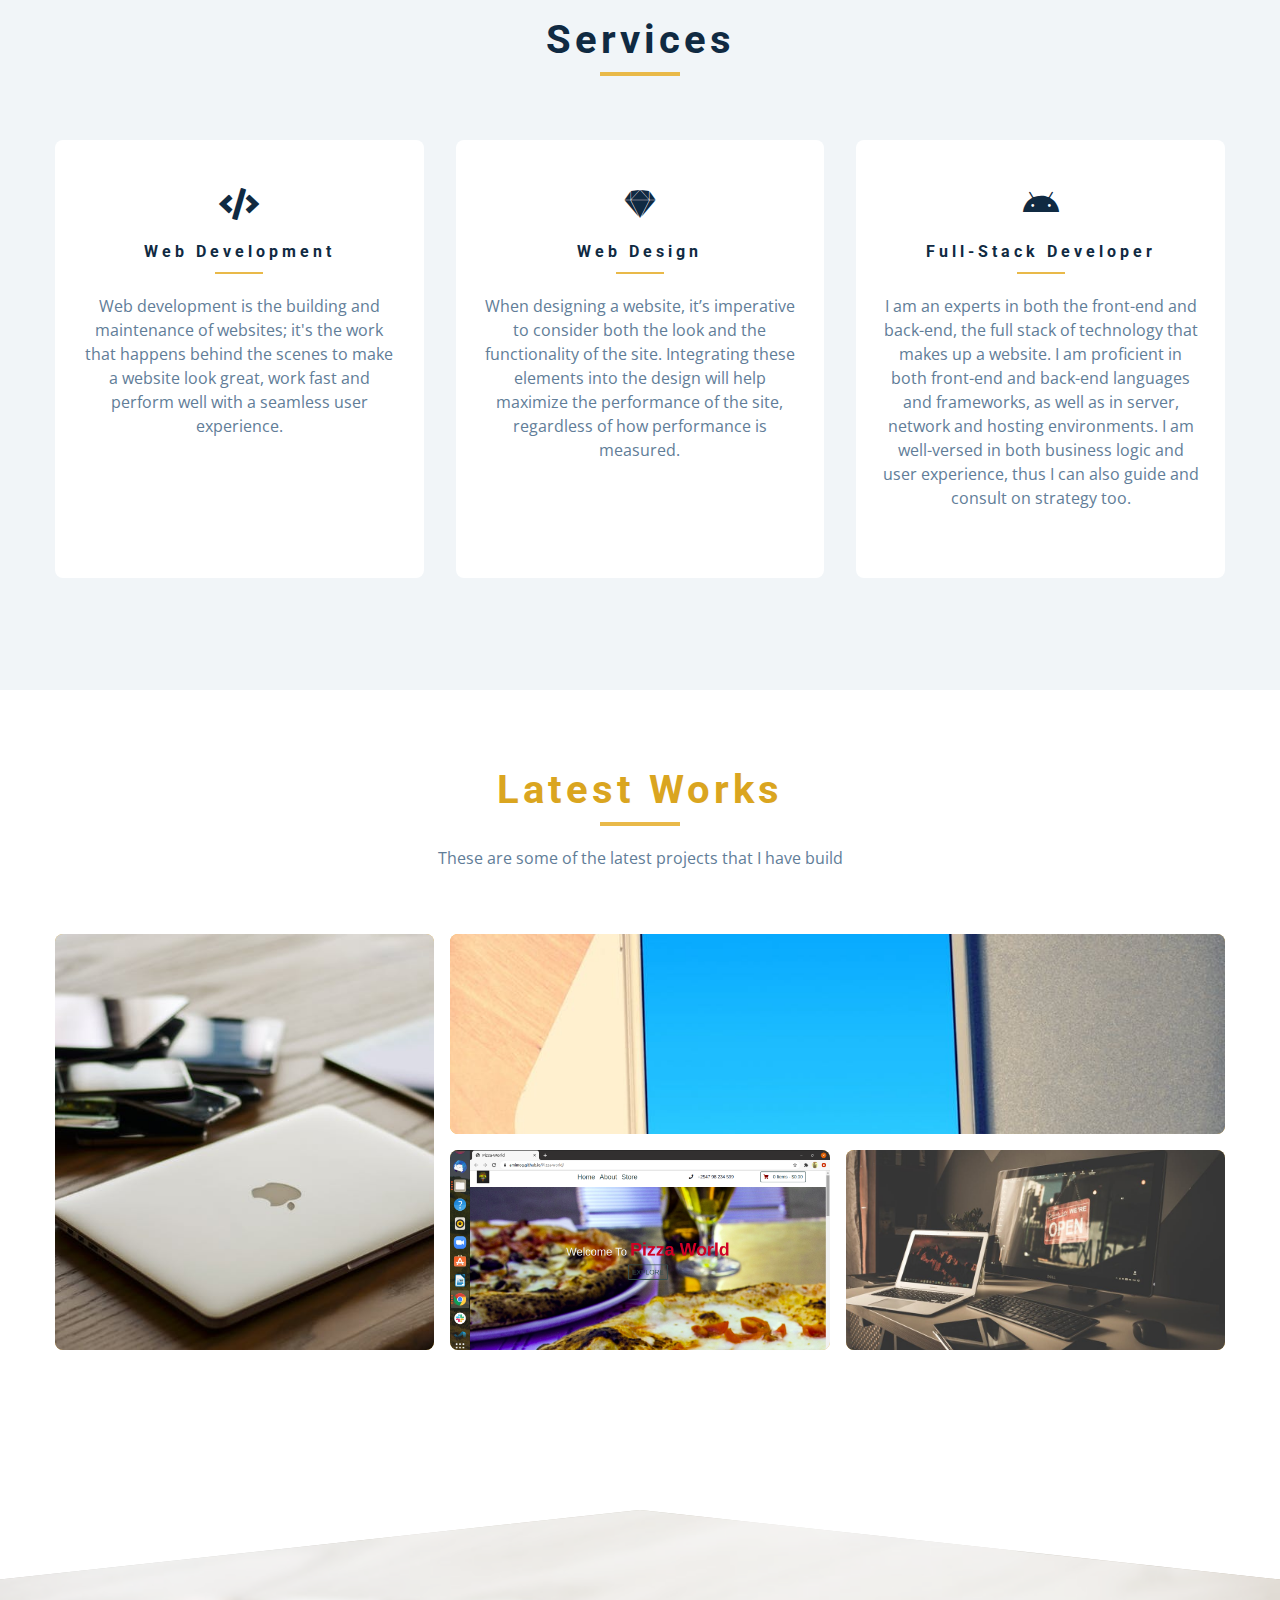
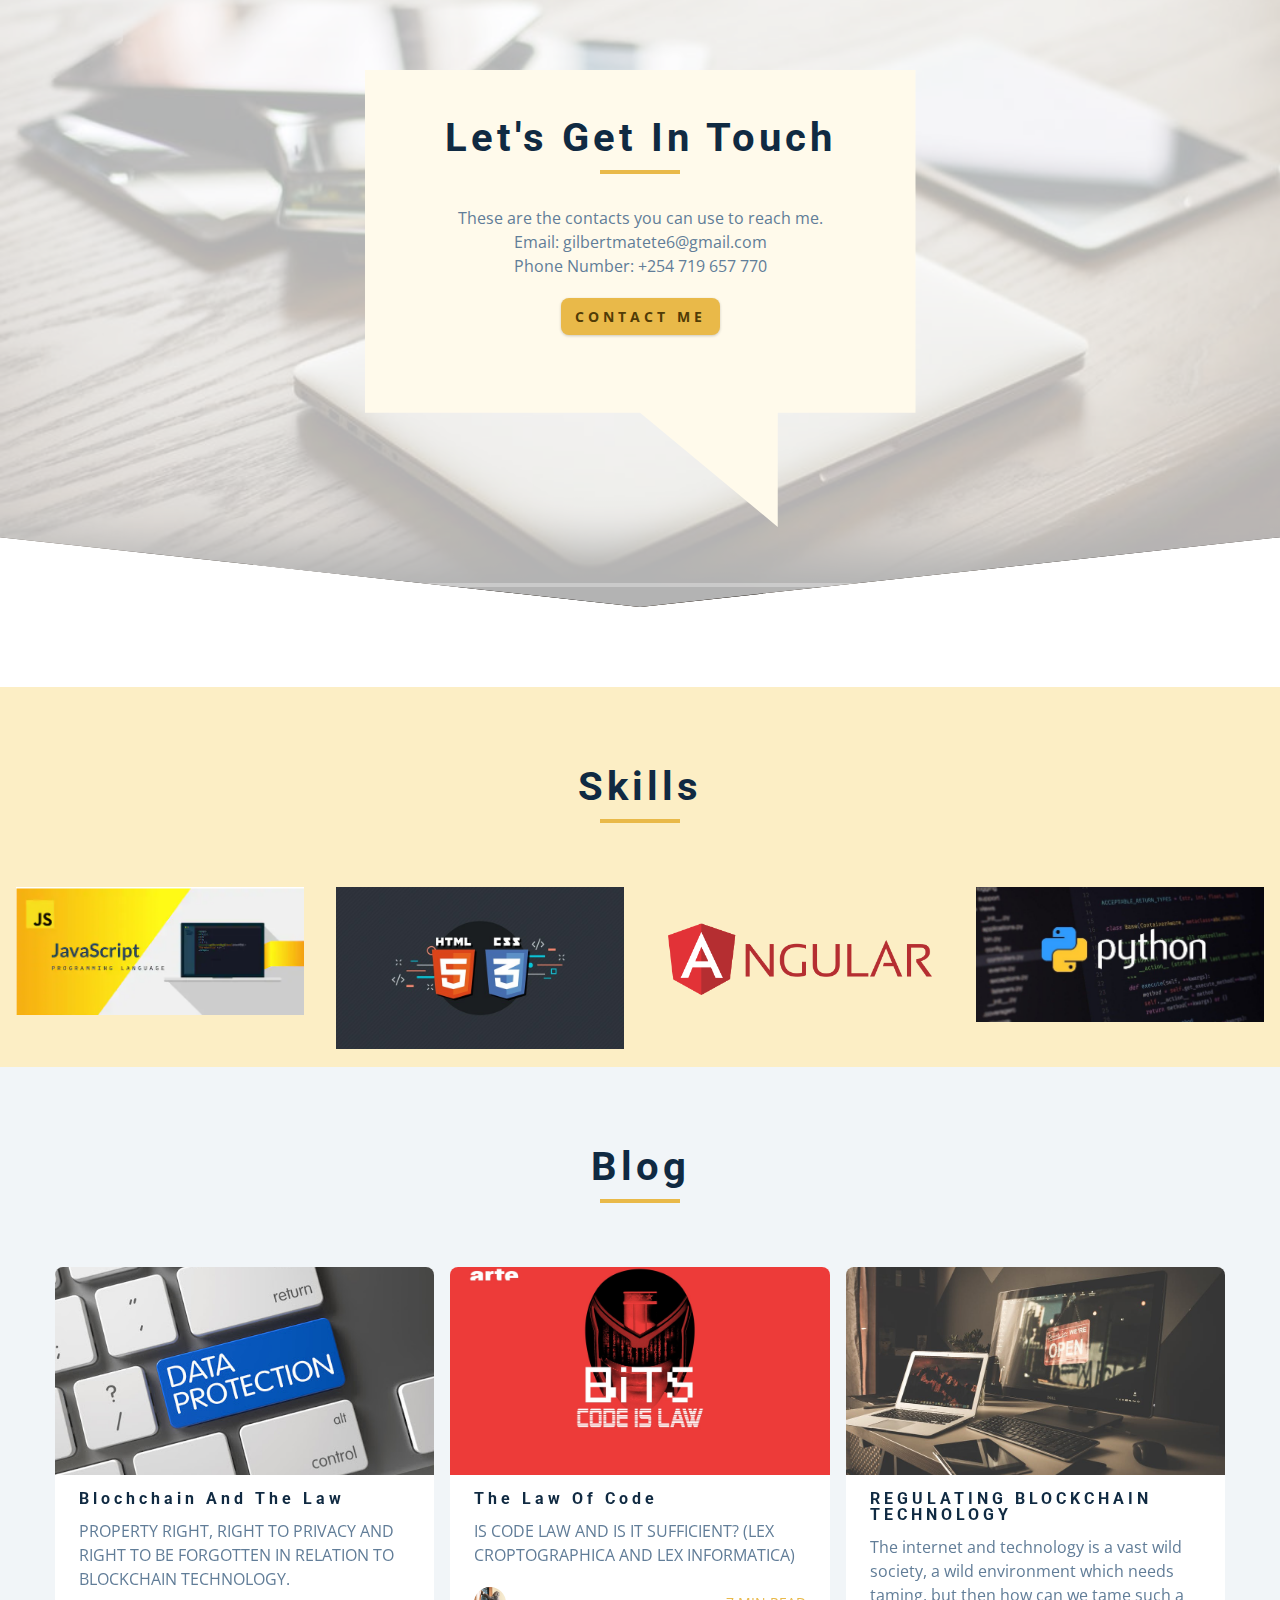
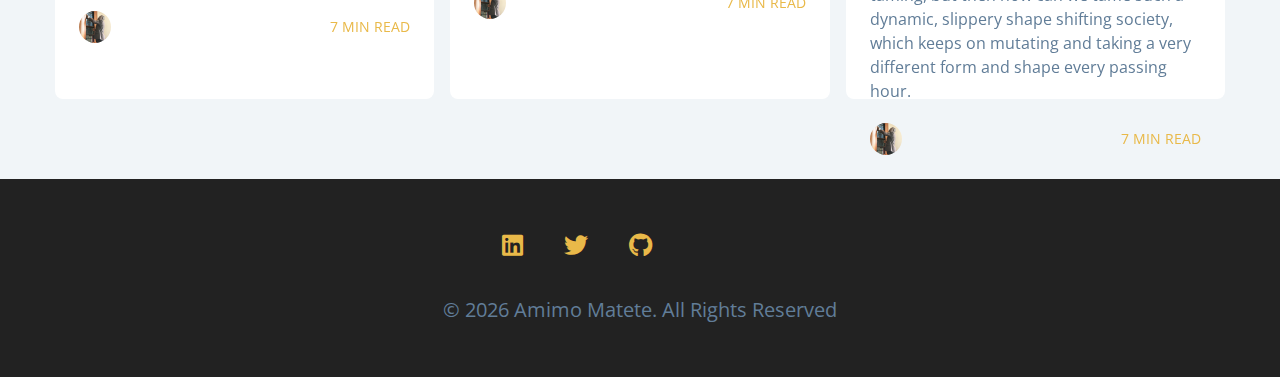
==== commit 6f2c95fb: "Add Files" ====
--- a/index.html
+++ b/index.html
@@ -85,7 +85,7 @@
     </aside>
     <!-- end of sidebar -->
     <!-- header -->
-    <header class="hero" style="background-image: url(https://images.unsplash.com/photo-1555298305-f64672c34821?ixlib=rb-1.2.1&auto=format&fit=crop&w=1350&q=80);" >
+    <header class="hero back" style="background-image: url();" >
       <div class="section-center hero-center">
         <article class="hero-info">
           <div class="underline"></div>
@@ -143,7 +143,7 @@
 
           </p>
           <p>
-            I specializes in using various programming languages they include; HTML and CSS, Angular, JavaScript and Python
+            I specialize in using various programming languages they include; Angular, JavaScript and Python
             to build great websites including E-Commerce websites, customer facing APIs, and also has experience integrating payment systems.
           </p>
           <a href="about.html" class="btn">about me</a>
--- a/css/styles.css
+++ b/css/styles.css
@@ -198,6 +198,10 @@
 .bg-grey {
   background: var(--clr-grey-10);
 }
+
+.back{
+  background-image: url(../images/landing.jpeg);
+}
 /*
 =============== 
 Navbar
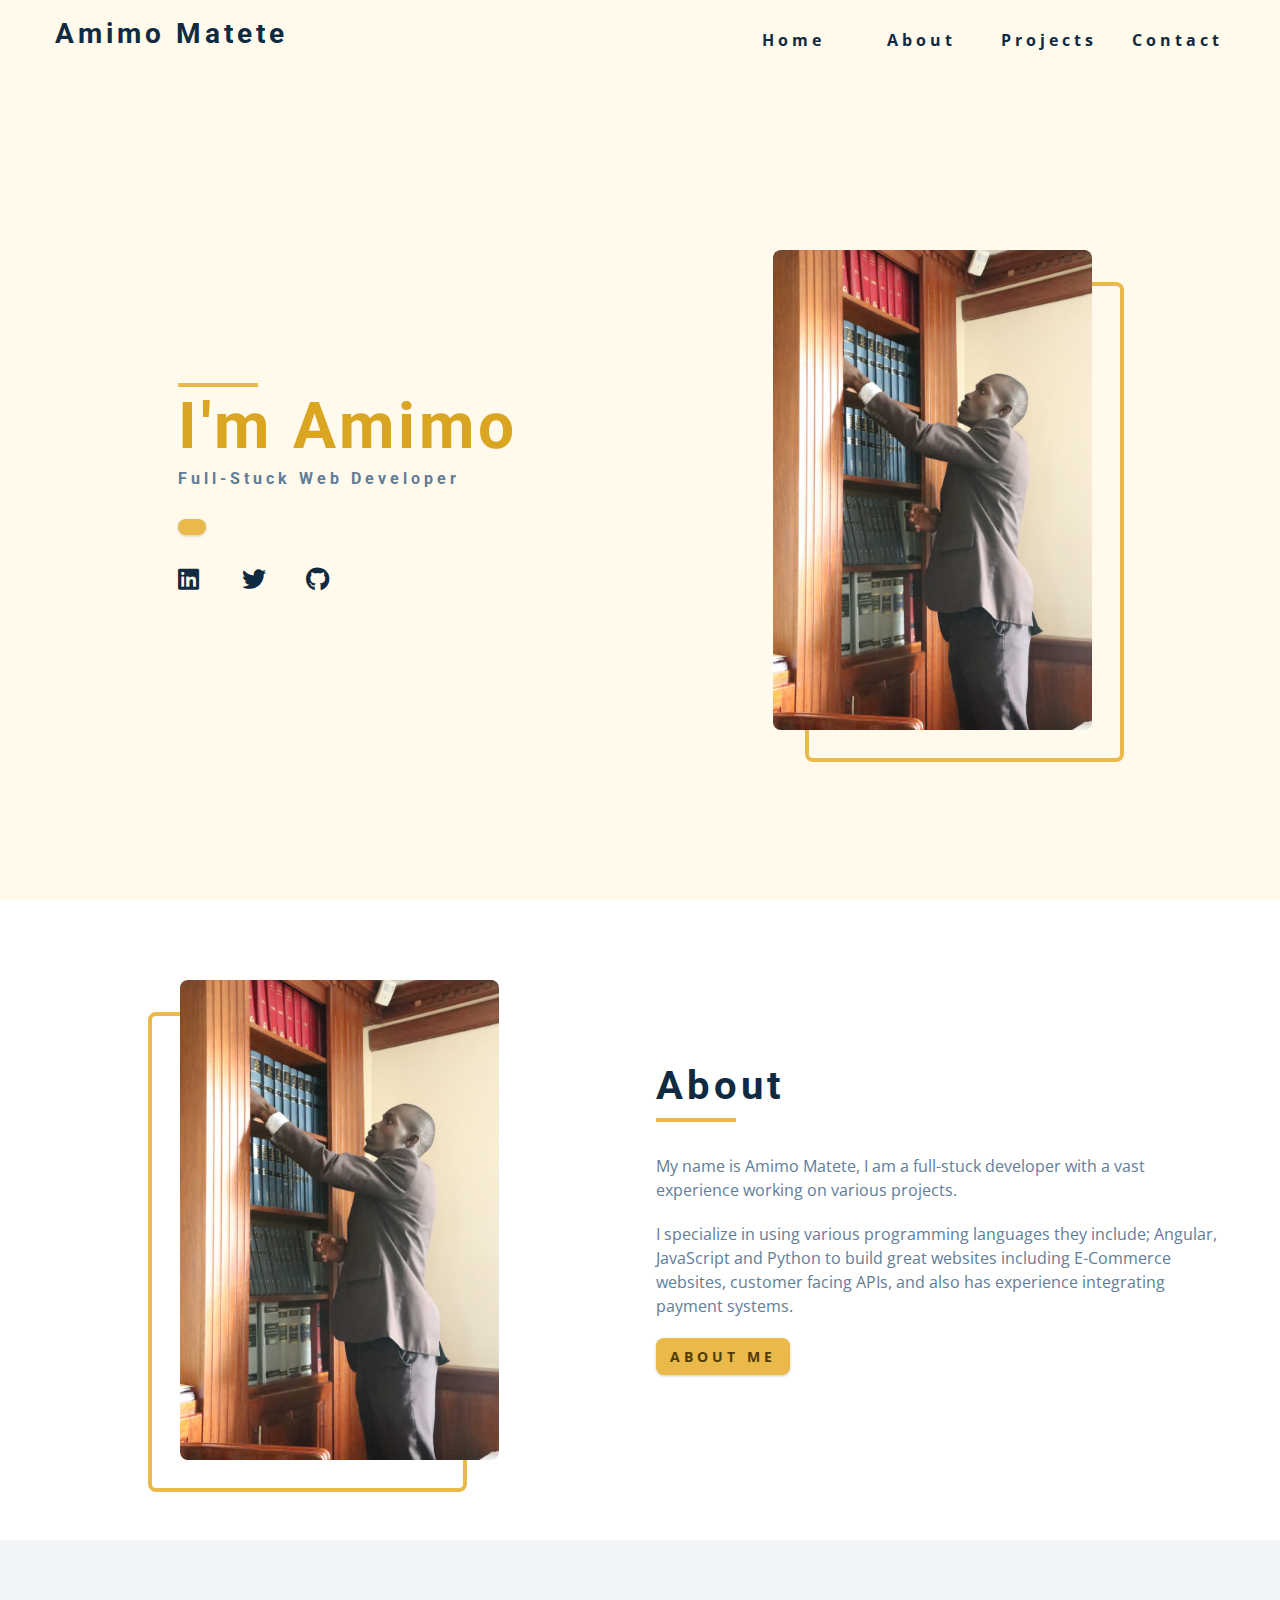
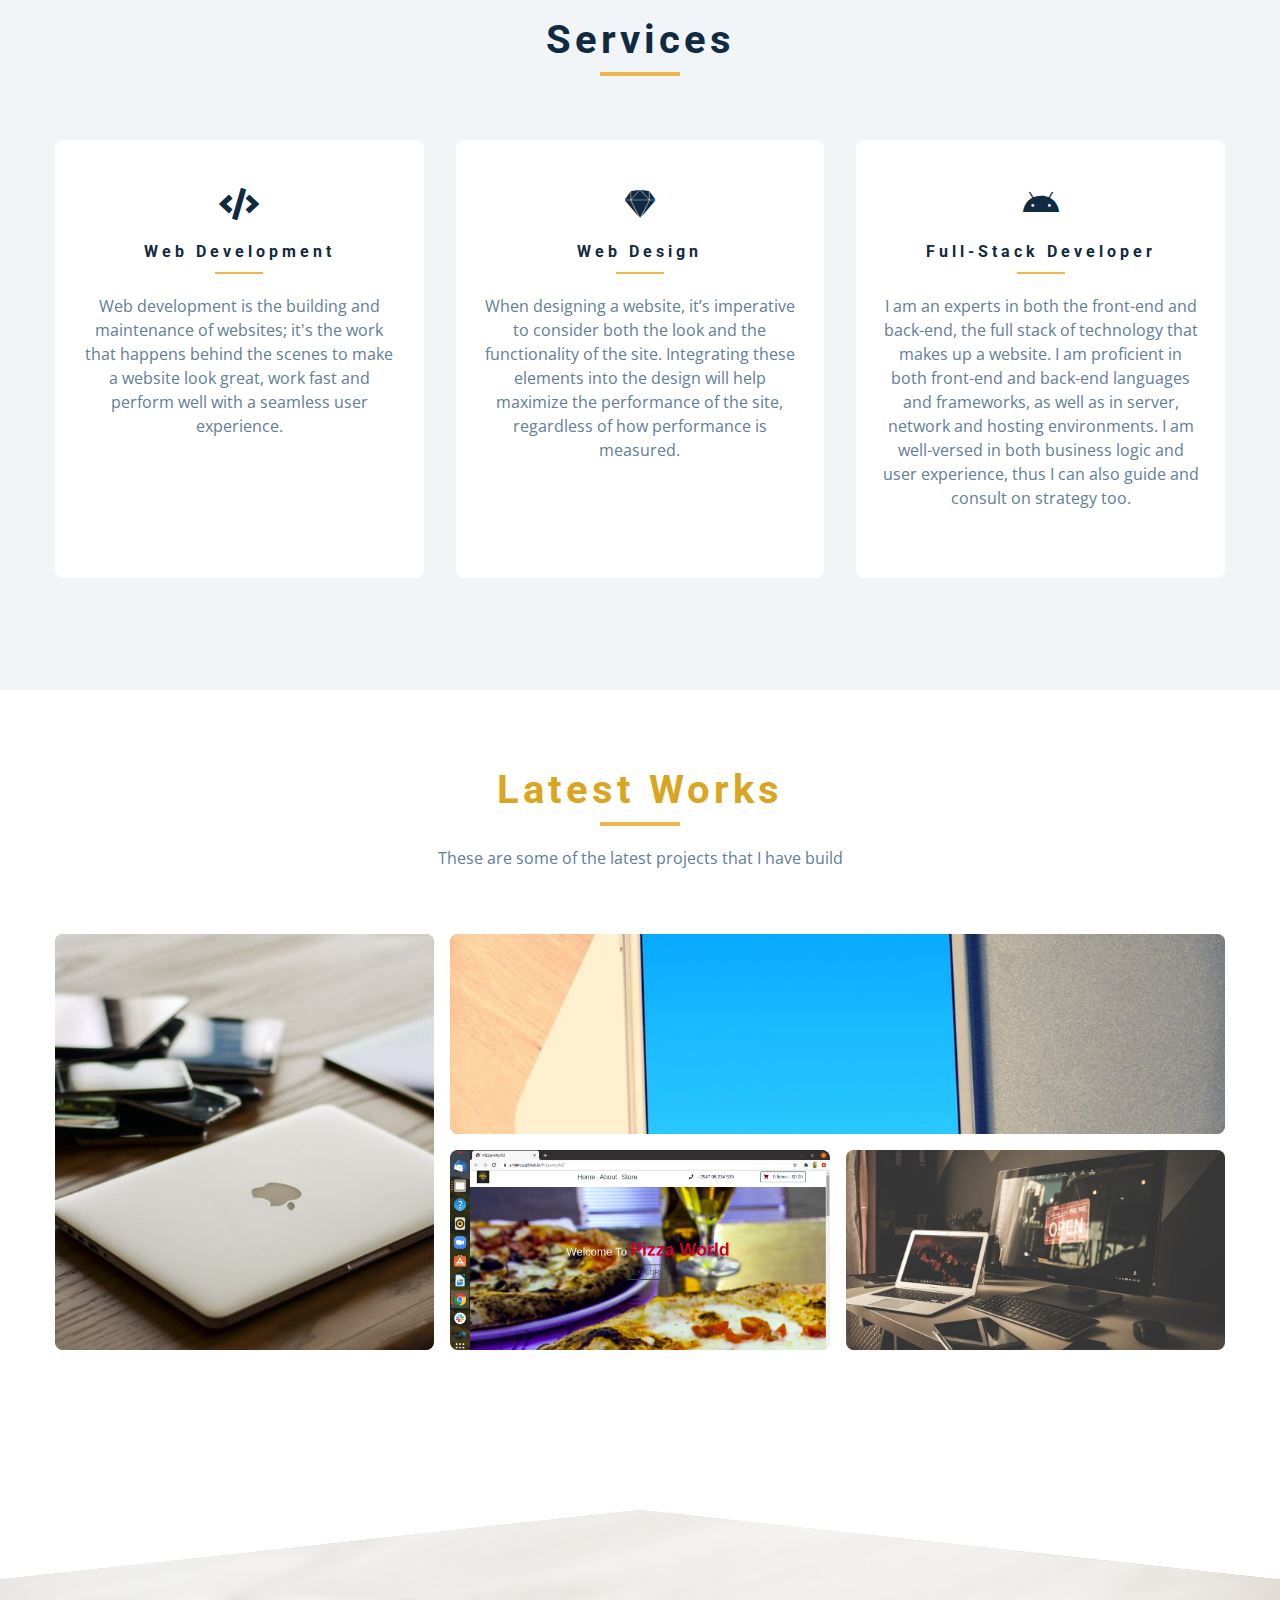
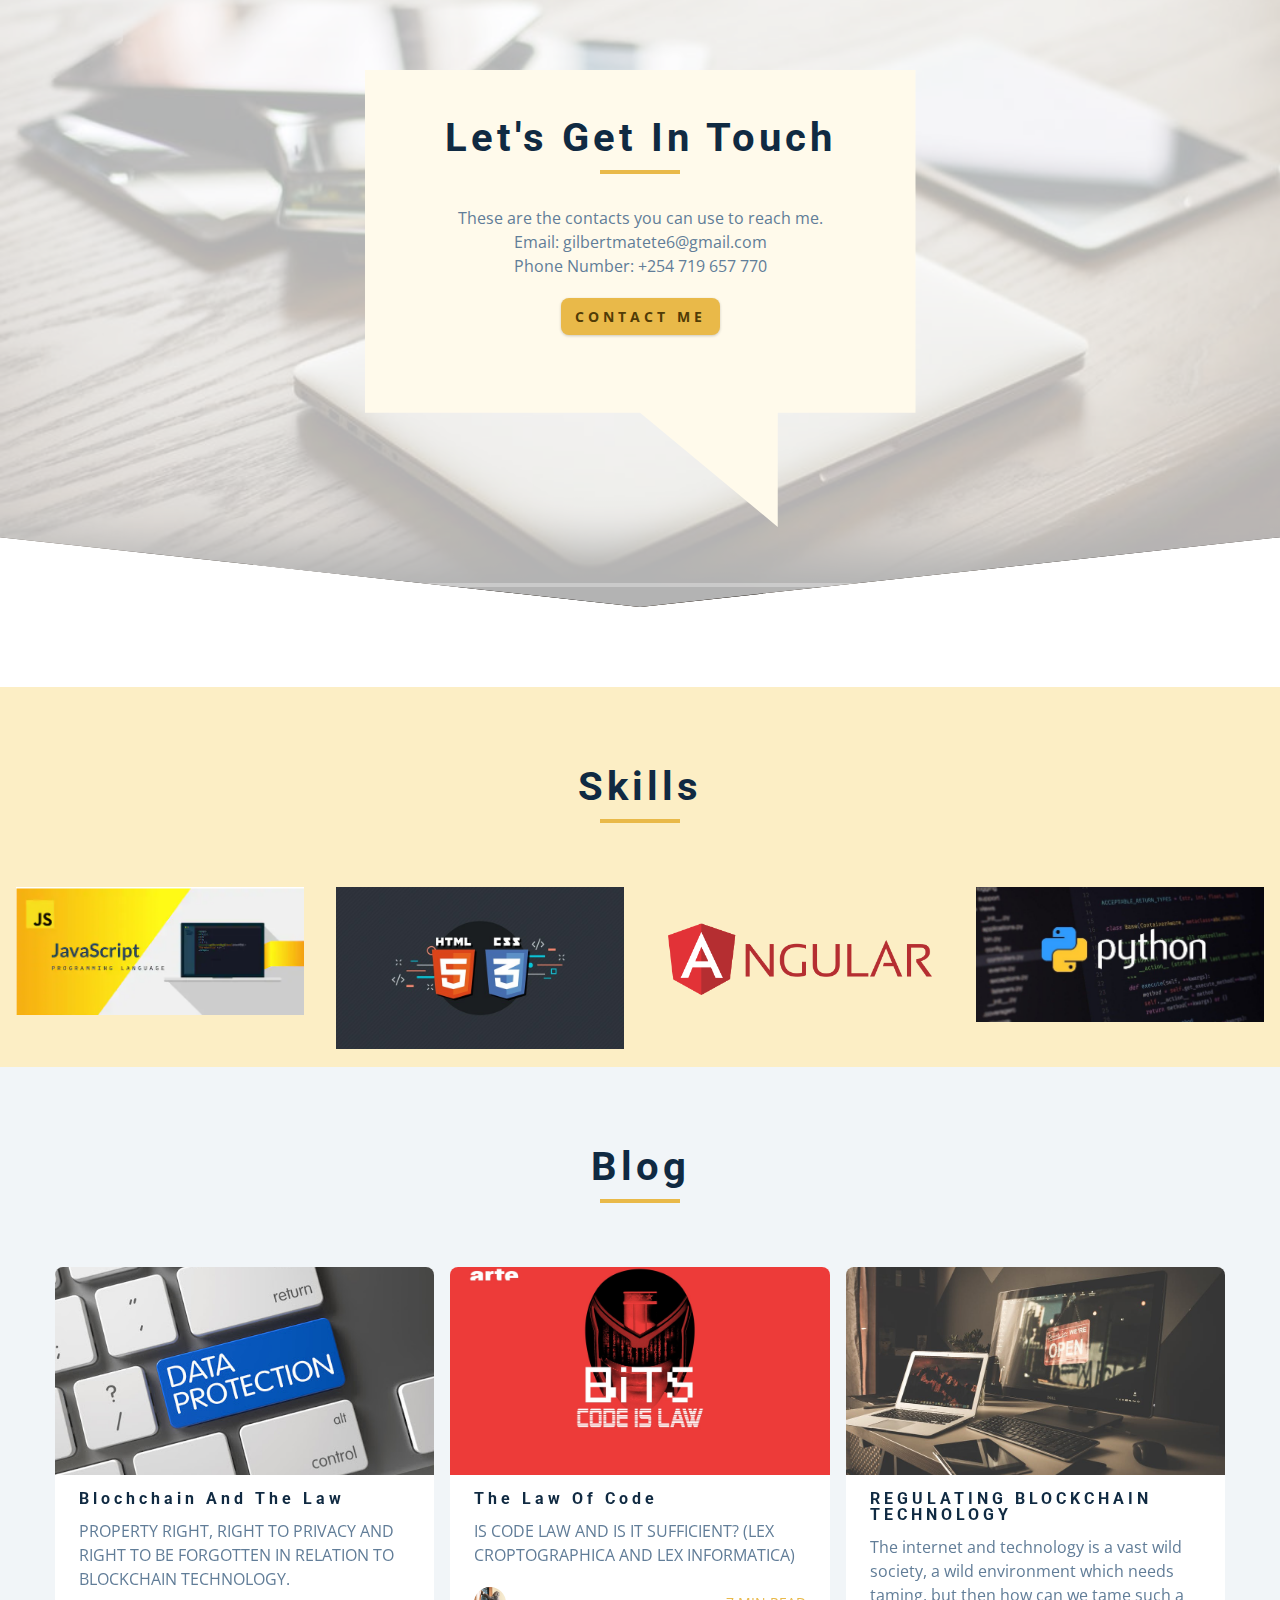
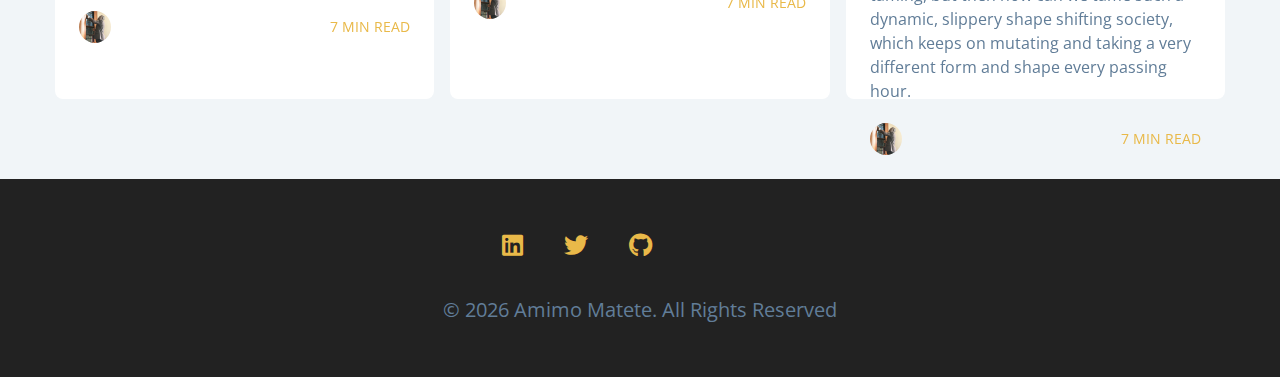
==== commit cfedb060: "Add Files" ====
--- a/index.html
+++ b/index.html
@@ -220,7 +220,7 @@
             />
             <div class="project-info">
               <h4>Neighbourhood</h4>
-              <p>Moringa School</p>
+              
             </div>
           </article>
         </a>
@@ -235,7 +235,7 @@
             />
             <div class="project-info">
               <h4>Blogging website</h4>
-              <p>Moringa School</p>
+              
             </div>
           </article>
         </a>
@@ -249,7 +249,7 @@
             />
             <div class="project-info">
               <h4>Pizza-world</h4>
-              <p>Moringa School</p>
+              
             </div>
           </article>
         </a>
@@ -263,7 +263,7 @@
             />
             <div class="project-info">
               <h4>GitTracker</h4>
-              <p>Moringa School</p>
+              
             </div>
           </article>
         </a>
